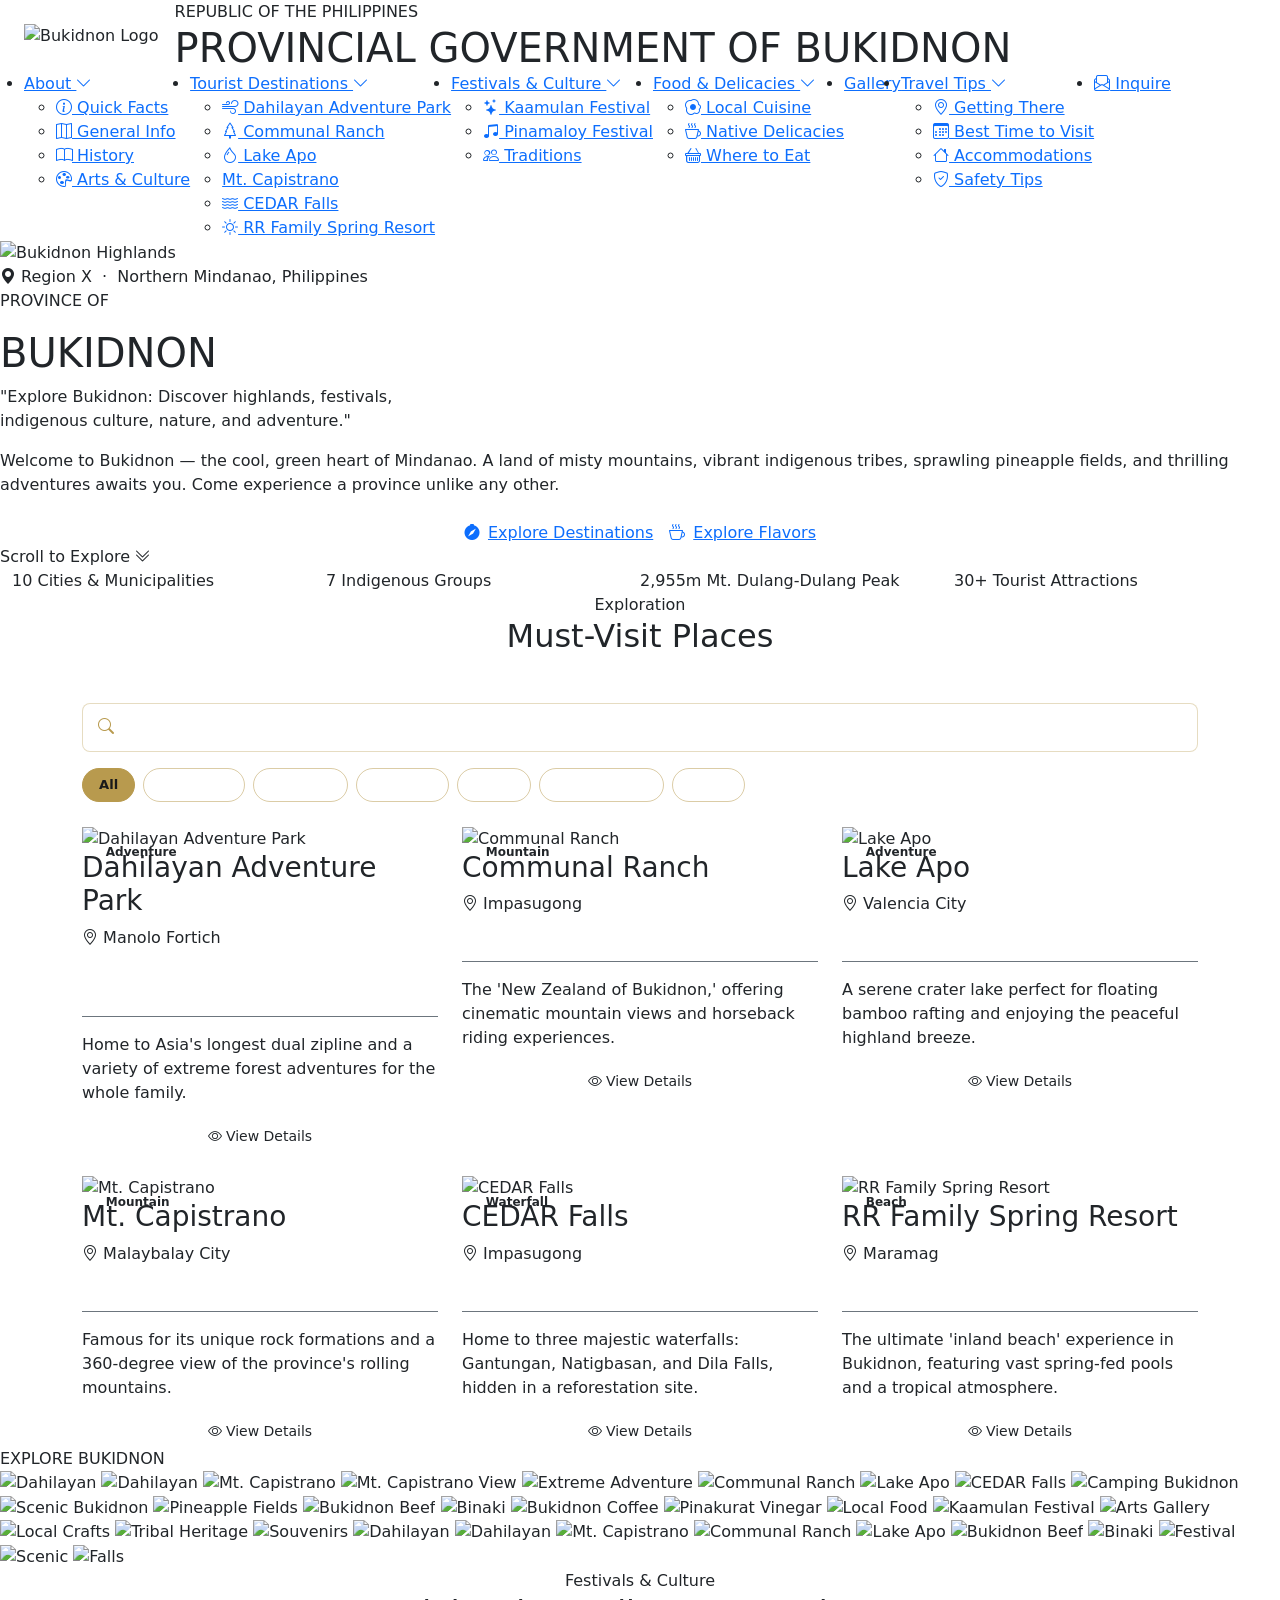
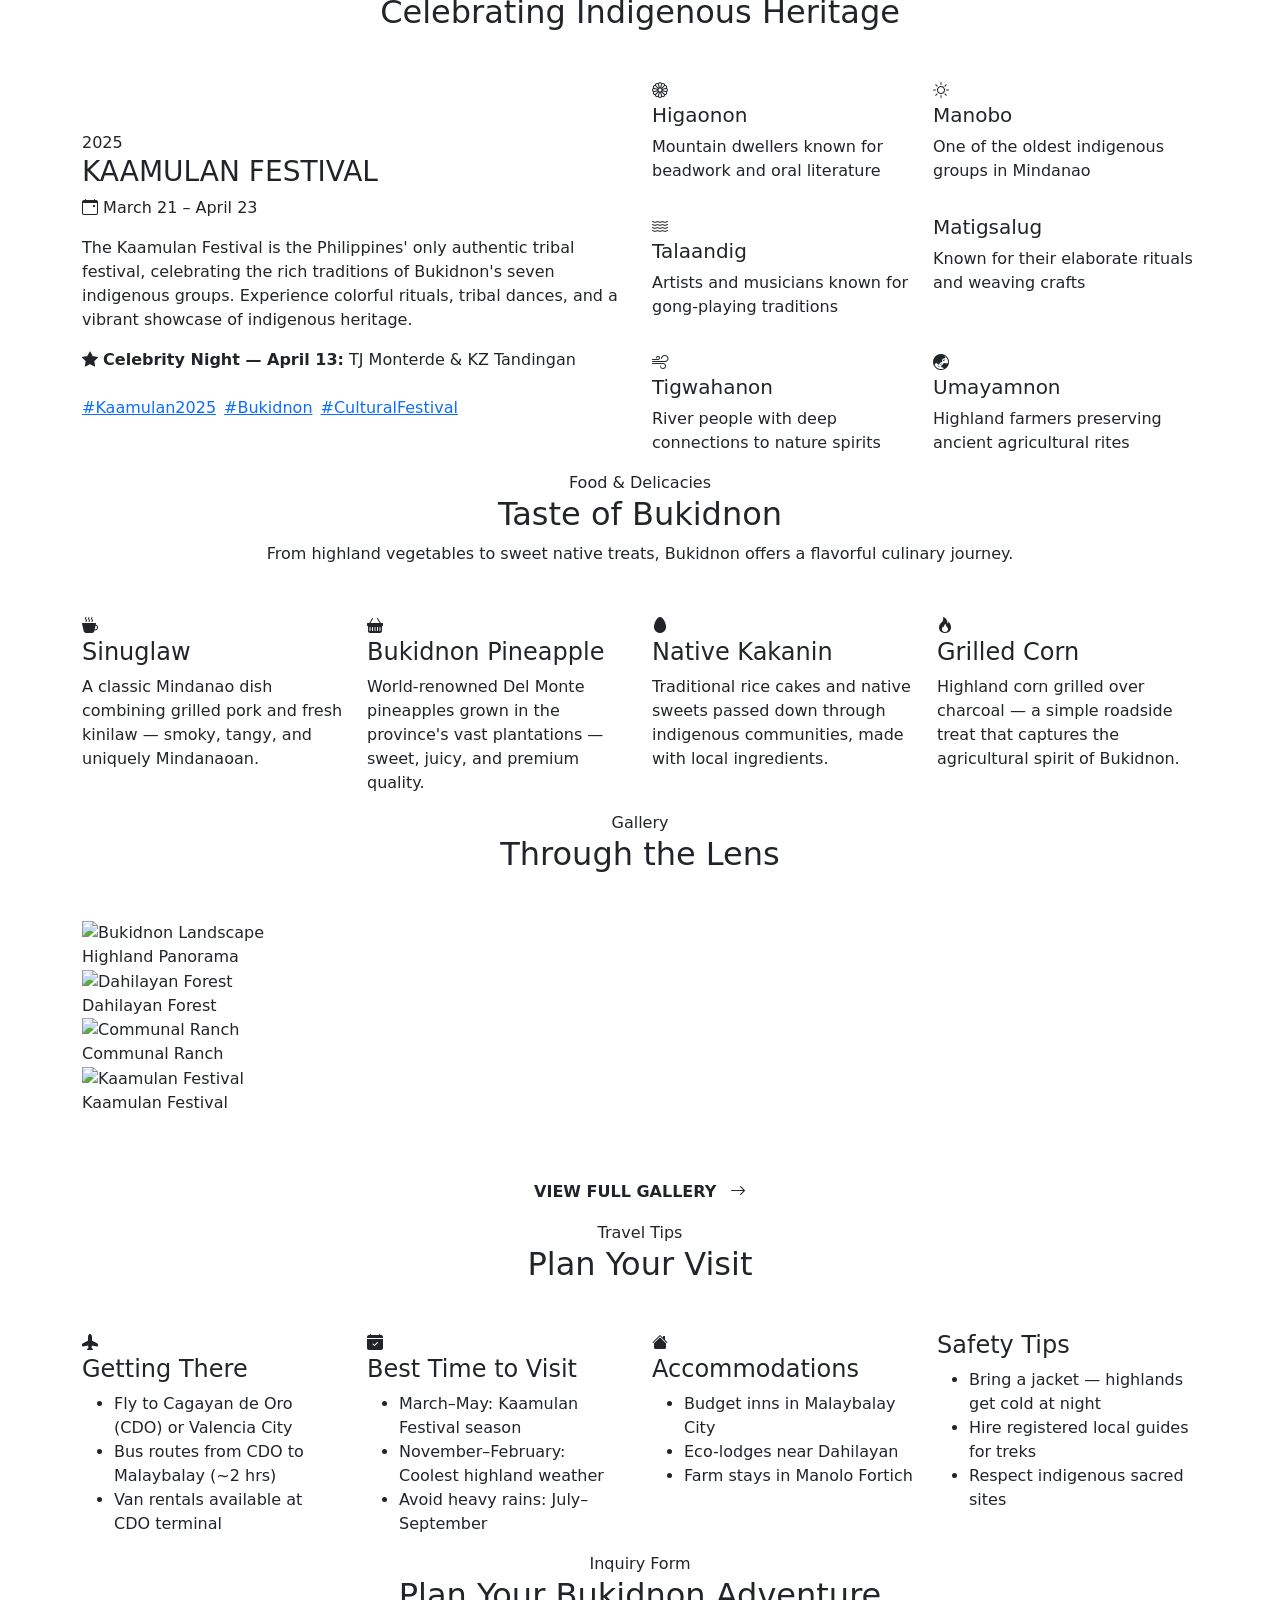
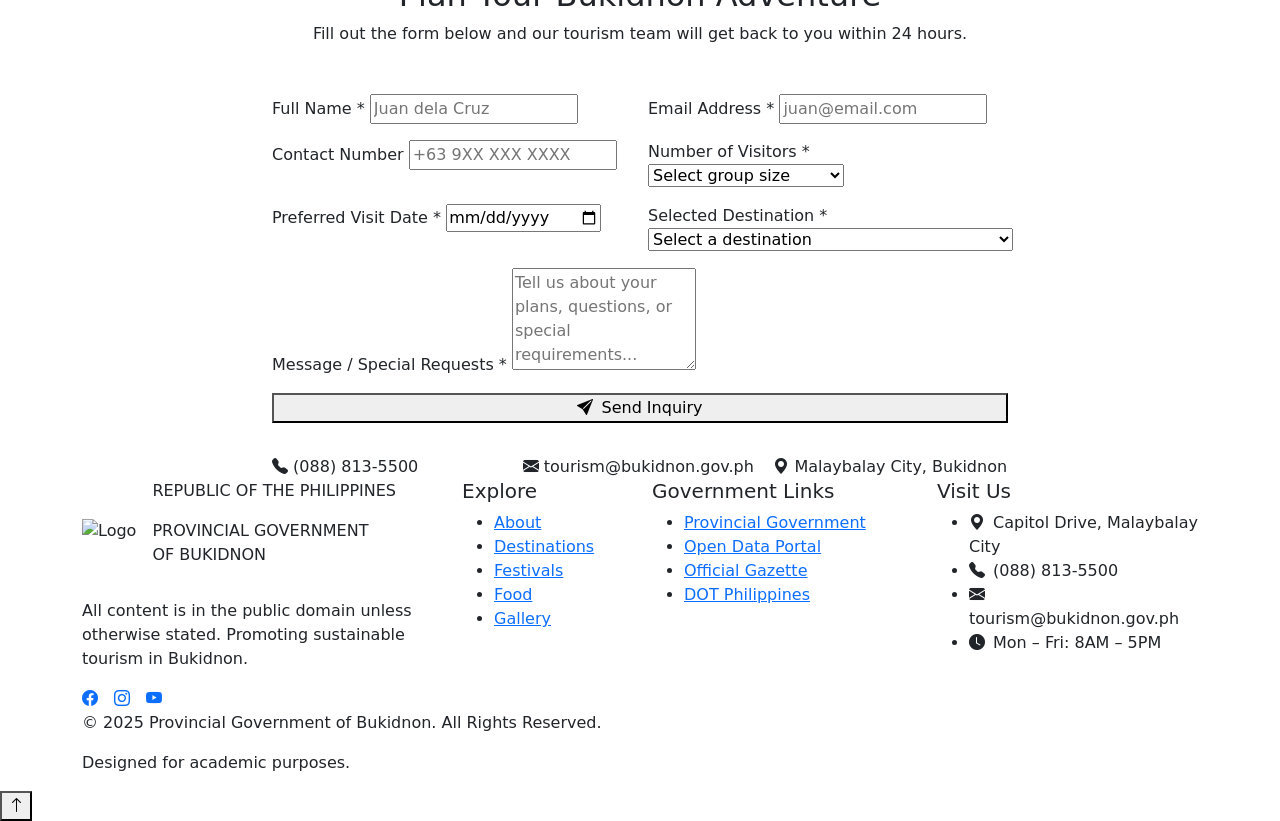
==== index.html @ 79a54953 "Add files via upload" ====
<!DOCTYPE html>
<html lang="en">
<head>
<meta charset="UTF-8">
<meta name="viewport" content="width=device-width, initial-scale=1.0">
<title>Bukidnon – Heart of Mindanao</title>
<link rel="preconnect" href="https://fonts.googleapis.com">
<link rel="preconnect" href="https://fonts.gstatic.com" crossorigin>
<link href="https://fonts.googleapis.com/css2?family=Cinzel:wght@400;600;700;900&family=Lato:ital,wght@0,300;0,400;0,700;1,300&display=swap" rel="stylesheet">
<link href="https://cdn.jsdelivr.net/npm/bootstrap@5.3.3/dist/css/bootstrap.min.css" rel="stylesheet">
<link href="https://cdn.jsdelivr.net/npm/bootstrap-icons@1.11.3/font/bootstrap-icons.min.css" rel="stylesheet">
<link rel="stylesheet" href="styles/index_style.css">
<style>
/* ── Destination Search & Filter Controls ── */
.dest-controls { display: flex; flex-direction: column; gap: 1rem; }
.dest-search-wrap { position: relative; }
.dest-search-icon { position: absolute; left: 1rem; top: 50%; transform: translateY(-50%); color: #b89a4e; font-size: 1rem; pointer-events: none; }
.dest-search-input { width: 100%; padding: .75rem 1rem .75rem 2.75rem; background: rgba(255,255,255,.07); border: 1px solid rgba(184,154,78,.35); border-radius: 8px; color: #fff; font-size: .95rem; transition: border-color .2s, box-shadow .2s; }
.dest-search-input::placeholder { color: rgba(255,255,255,.4); }
.dest-search-input:focus { outline: none; border-color: #b89a4e; box-shadow: 0 0 0 3px rgba(184,154,78,.2); }
.dest-filter-wrap { display: flex; flex-wrap: wrap; gap: .5rem; }
.dest-filter-btn { padding: .4rem 1rem; border: 1px solid rgba(184,154,78,.5); border-radius: 20px; background: transparent; color: rgba(255,255,255,.7); font-size: .82rem; cursor: pointer; transition: all .2s; }
.dest-filter-btn:hover { border-color: #b89a4e; color: #b89a4e; }
.dest-filter-btn.active { background: #b89a4e; border-color: #b89a4e; color: #1a1a1a; font-weight: 600; }

/* ── Destination Modal ── */
.dest-modal-content { background: #1c1c1c; color: #e0e0e0; border: 1px solid rgba(184,154,78,.3); border-radius: 12px; overflow: hidden; }
.dest-modal-header { background: #151515; padding: 1rem 1.25rem .5rem; }
.dest-modal-hero-img { width: 100%; height: 260px; object-fit: cover; }
.dest-modal-title { font-family: 'Cinzel', serif; color: #d4aa5f; font-size: 1.5rem; margin-bottom: .25rem; }
.dest-modal-location { color: rgba(255,255,255,.6); font-size: .9rem; margin-bottom: 1rem; }
.dest-modal-desc { color: rgba(255,255,255,.8); line-height: 1.7; font-size: .92rem; }
.modal-info-card { display: flex; align-items: flex-start; gap: .75rem; background: rgba(255,255,255,.05); border: 1px solid rgba(184,154,78,.15); border-radius: 8px; padding: .85rem; height: 100%; }
.modal-info-card > i { font-size: 1.2rem; margin-top: 2px; flex-shrink: 0; }
.modal-info-label { font-size: .72rem; text-transform: uppercase; letter-spacing: .08em; color: rgba(255,255,255,.45); margin-bottom: .2rem; }
.modal-info-value { font-size: .88rem; color: #e0e0e0; }
.modal-tips-box { background: rgba(184,154,78,.08); border-left: 3px solid #b89a4e; border-radius: 0 8px 8px 0; padding: 1rem 1.25rem; }
.modal-tips-heading { font-size: .85rem; text-transform: uppercase; letter-spacing: .06em; color: #d4aa5f; margin-bottom: .5rem; }
.modal-tips-text { font-size: .88rem; color: rgba(255,255,255,.75); margin: 0; line-height: 1.65; }

/* ── Gallery Lightbox ── */
.lightbox-overlay { position: fixed; inset: 0; background: rgba(0,0,0,.93); z-index: 9999; display: flex; align-items: center; justify-content: center; opacity: 0; pointer-events: none; transition: opacity .3s; }
.lightbox-overlay.active { opacity: 1; pointer-events: all; }
.lightbox-content { display: flex; flex-direction: column; align-items: center; max-width: 90vw; max-height: 90vh; }
.lightbox-img { max-width: 100%; max-height: 78vh; object-fit: contain; border-radius: 6px; box-shadow: 0 20px 60px rgba(0,0,0,.7); }
.lightbox-caption { color: rgba(255,255,255,.7); margin-top: .75rem; font-size: .9rem; text-align: center; }
.lightbox-close { position: absolute; top: 1.25rem; right: 1.5rem; background: rgba(255,255,255,.1); border: none; color: #fff; font-size: 1.3rem; width: 44px; height: 44px; border-radius: 50%; cursor: pointer; display: flex; align-items: center; justify-content: center; transition: background .2s; }
.lightbox-close:hover { background: rgba(255,255,255,.25); }
.lightbox-nav { position: absolute; top: 50%; transform: translateY(-50%); background: rgba(255,255,255,.1); border: none; color: #fff; font-size: 1.4rem; width: 52px; height: 52px; border-radius: 50%; cursor: pointer; display: flex; align-items: center; justify-content: center; transition: background .2s; }
.lightbox-nav:hover { background: rgba(184,154,78,.5); }
.lightbox-prev { left: 1.25rem; }
.lightbox-next { right: 1.25rem; }
@media (max-width: 576px) { .lightbox-nav { width: 40px; height: 40px; font-size: 1.1rem; } .lightbox-prev { left: .5rem; } .lightbox-next { right: .5rem; } }

/* ── Gallery cursor ── */
.gallery-item { cursor: zoom-in; }

/* ── Form error visibility ── */
.form-error { display: none; color: #f87171; font-size: .8rem; margin-top: .3rem; }
</style>
</head>
<body>

<!-- ══════════════════════ HEADER ══════════════════════ -->
<header class="site-header">
  <div class="header-inner d-flex align-items-center justify-content-between px-4">
    <div class="d-flex align-items-center gap-3">
      <img src="image/logo.png" alt="Bukidnon Logo" class="site-logo">
      <div>
        <p class="header-sub mb-0">REPUBLIC OF THE PHILIPPINES</p>
        <h1 class="header-title mb-0">PROVINCIAL GOVERNMENT OF BUKIDNON</h1>
      </div>
    </div>
    <button class="hamburger-btn d-xl-none" id="hamburgerBtn" aria-label="Toggle menu">
      <span></span><span></span><span></span>
    </button>
  </div>
</header>

<!-- ══════════════════════ NAV ══════════════════════ -->
<nav class="main-nav" id="mainNav">
  <div class="nav-inner d-flex align-items-center justify-content-between px-4">
    <ul class="nav-list d-flex align-items-stretch m-0 p-0 flex-wrap">

      <li class="nav-item-custom">
        <a class="nav-link-custom" href="#about">About <i class="bi bi-chevron-down nav-chevron"></i></a>
        <ul class="nav-dropdown">
          <li><a href="quickfacts.html"><i class="bi bi-info-circle"></i> Quick Facts</a></li>
          <li><a href="generalinfo.html"><i class="bi bi-map"></i> General Info</a></li>
          <li><a href="history.html"><i class="bi bi-book"></i> History</a></li>
          <li><a href="artsandculture.html"><i class="bi bi-palette"></i> Arts &amp; Culture</a></li>
        </ul>
      </li>

      <li class="nav-item-custom">
        <a class="nav-link-custom" href="#destinations">Tourist Destinations <i class="bi bi-chevron-down nav-chevron"></i></a>
        <ul class="nav-dropdown">
          <li><a href="dahilayan-overview.html"><i class="bi bi-wind"></i> Dahilayan Adventure Park</a></li>
          <li><a href="ranch-overview.html"><i class="bi bi-tree"></i> Communal Ranch</a></li>
          <li><a href="lakeapo-overview.html"><i class="bi bi-droplet"></i> Lake Apo</a></li>
          <li><a href="capistrano-overview.html"><i class="bi bi-mountain"></i> Mt. Capistrano</a></li>
          <li><a href="cedar-overview.html"><i class="bi bi-water"></i> CEDAR Falls</a></li>
          <li><a href="rr-resort-overview.html"><i class="bi bi-sun"></i> RR Family Spring Resort</a></li>
        </ul>
      </li>

      <li class="nav-item-custom">
        <a class="nav-link-custom" href="artsandculture.html">Festivals &amp; Culture <i class="bi bi-chevron-down nav-chevron"></i></a>
        <ul class="nav-dropdown">
          <li><a href="artsandculture.html"><i class="bi bi-stars"></i> Kaamulan Festival</a></li>
          <li><a href="artsandculture.html"><i class="bi bi-music-note-beamed"></i> Pinamaloy Festival</a></li>
          <li><a href="artsandculture.html"><i class="bi bi-people"></i> Traditions</a></li>
        </ul>
      </li>

      <li class="nav-item-custom">
        <a class="nav-link-custom" href="delicacies.html">Food &amp; Delicacies <i class="bi bi-chevron-down nav-chevron"></i></a>
        <ul class="nav-dropdown">
          <li><a href="delicacies.html"><i class="bi bi-egg-fried"></i> Local Cuisine</a></li>
          <li><a href="delicacies.html"><i class="bi bi-cup-hot"></i> Native Delicacies</a></li>
          <li><a href="delicacies.html"><i class="bi bi-basket"></i> Where to Eat</a></li>
        </ul>
      </li>

      <li class="nav-item-custom">
        <a class="nav-link-custom" href="#gallery">Gallery</a>
      </li>

      <li class="nav-item-custom">
        <a class="nav-link-custom" href="#travel-tips">Travel Tips <i class="bi bi-chevron-down nav-chevron"></i></a>
        <ul class="nav-dropdown">
          <li><a href="#travel-tips"><i class="bi bi-geo-alt"></i> Getting There</a></li>
          <li><a href="#travel-tips"><i class="bi bi-calendar3"></i> Best Time to Visit</a></li>
          <li><a href="#travel-tips"><i class="bi bi-house"></i> Accommodations</a></li>
          <li><a href="#travel-tips"><i class="bi bi-shield-check"></i> Safety Tips</a></li>
        </ul>
      </li>

      <li class="nav-item-custom nav-cta">
        <a class="nav-link-custom" href="#inquiry"><i class="bi bi-envelope-paper"></i> Inquire</a>
      </li>

    </ul>
  </div>
</nav>

<section class="hero-section" id="home">

  <img src="image/bukidnon1.jpg" alt="Bukidnon Highlands" class="hero-bg">

  <div class="hero-overlay">

    <div class="hero-badge">
      <i class="bi bi-geo-alt-fill"></i> Region X &nbsp;·&nbsp; Northern Mindanao, Philippines
    </div>

    <p class="hero-province-label">PROVINCE OF</p>
    <h1 class="hero-heading">BUKIDNON</h1>

    <div class="hero-rule"></div>

    <p class="hero-slogan">
      "Explore Bukidnon: Discover highlands, festivals,<br class="d-none d-md-block">
      indigenous culture, nature, and adventure."
    </p>

    <div class="hero-welcome-box">
      <p class="hero-welcome-text">
        Welcome to Bukidnon — the cool, green heart of Mindanao. A land of misty mountains,
        vibrant indigenous tribes, sprawling pineapple fields, and thrilling adventures awaits you.
        Come experience a province unlike any other.
      </p>
    </div>

    <div class="d-flex gap-3 flex-wrap justify-content-center mt-4">
      <a href="#destinations" class="btn-gold">
        <i class="bi bi-compass-fill me-2"></i>Explore Destinations
      </a>
      <a href="delicacies.html" class="btn-outline-gold">
        <i class="bi bi-cup-hot me-2"></i>Explore Flavors
      </a>
    </div>

  </div>

  <div class="hero-scroll-hint">
    <span>Scroll to Explore</span>
    <i class="bi bi-chevron-double-down"></i>
  </div>

</section>

<!-- ══════════════════════ STATS BAND ══════════════════════ -->
<section class="stats-band">
  <div class="container-fluid">
    <div class="row g-0">
      <div class="col-6 col-md-3 stat-item">
        <span class="stat-num">10</span>
        <span class="stat-label">Cities &amp; Municipalities</span>
      </div>
      <div class="col-6 col-md-3 stat-item">
        <span class="stat-num">7</span>
        <span class="stat-label">Indigenous Groups</span>
      </div>
      <div class="col-6 col-md-3 stat-item">
        <span class="stat-num">2,955m</span>
        <span class="stat-label">Mt. Dulang-Dulang Peak</span>
      </div>
      <div class="col-6 col-md-3 stat-item">
        <span class="stat-num">30+</span>
        <span class="stat-label">Tourist Attractions</span>
      </div>
    </div>
  </div>
</section>

<!-- ══════════════════════ DESTINATIONS ══════════════════════ -->
<section class="section-block section-dark" id="destinations">
  <div class="container">
    <div class="text-center mb-5">
      <div class="section-eyebrow light">Exploration</div>
      <h2 class="section-heading light">Must-Visit Places</h2>
      <div class="section-rule mx-auto"></div>
    </div>

    <!-- Search & Filter Controls -->
    <div class="dest-controls mb-4">
      <div class="dest-search-wrap">
        <i class="bi bi-search dest-search-icon"></i>
        <input type="text" id="destSearch" class="dest-search-input" placeholder="Search by name, city, or category…">
      </div>
      <div class="dest-filter-wrap" id="destFilters">
        <button class="dest-filter-btn active" data-filter="All">All</button>
        <button class="dest-filter-btn" data-filter="Adventure">Adventure</button>
        <button class="dest-filter-btn" data-filter="Mountain">Mountain</button>
        <button class="dest-filter-btn" data-filter="Waterfall">Waterfall</button>
        <button class="dest-filter-btn" data-filter="Beach">Beach</button>
        <button class="dest-filter-btn" data-filter="Historical Site">Historical Site</button>
        <button class="dest-filter-btn" data-filter="Island">Island</button>
      </div>
    </div>

    <!-- Dynamic Cards Grid -->
    <div class="row g-4" id="destGrid"></div>
    <p class="text-center text-white-50 mt-4 d-none" id="noResults">No destinations found. Try a different search or filter.</p>
  </div>
</section>

<!-- ══════════════════════ AUTO SLIDER ══════════════════════ -->
<section class="slider-section">
  <div class="slider-label-bar">EXPLORE BUKIDNON</div>
  <div class="slide-track">
    <img src="image/dahilayan1.jpg" alt="Dahilayan">
    <img src="image/dahilayan2.jpg" alt="Dahilayan">
    <img src="image/mt.jpg" alt="Mt. Capistrano">
    <img src="image/mt1.jpg" alt="Mt. Capistrano View">
    <img src="image/adventure.jpg" alt="Extreme Adventure">
    
    <img src="image/communal1.jpg" alt="Communal Ranch">
    <img src="image/lake1.jpg" alt="Lake Apo">
    <img src="image/cedar.jpg" alt="CEDAR Falls">
    <img src="image/camp1.jpg" alt="Camping Bukidnon">
    <img src="image/bukidnon1.jpg" alt="Scenic Bukidnon">
    <img src="image/bukidnon2.jpg" alt="Pineapple Fields">

    <img src="image/beef.jpg" alt="Bukidnon Beef">
    <img src="image/binaki.jpg" alt="Binaki">
    <img src="image/coffee.jpg" alt="Bukidnon Coffee">
    <img src="image/pinakurat.jpg" alt="Pinakurat Vinegar">
    <img src="image/dahilayanFood1.jpg" alt="Local Food">

    <img src="image/Kaamulan.jpg" alt="Kaamulan Festival">
    <img src="image/arts-gallary.jpg" alt="Arts Gallery">
    <img src="image/crafts.jpg" alt="Local Crafts">
    <img src="image/trival-heritage.jpeg" alt="Tribal Heritage">
    <img src="image/keychain.jpg" alt="Souvenirs">

    <img src="image/dahilayan1.jpg" alt="Dahilayan">
    <img src="image/dahilayan2.jpg" alt="Dahilayan">
    <img src="image/mt.jpg" alt="Mt. Capistrano">
    <img src="image/communal1.jpg" alt="Communal Ranch">
    <img src="image/lake1.jpg" alt="Lake Apo">
    <img src="image/beef.jpg" alt="Bukidnon Beef">
    <img src="image/binaki.jpg" alt="Binaki">
    <img src="image/Kaamulan.jpg" alt="Festival">
    <img src="image/bukidnon1.jpg" alt="Scenic">
    <img src="image/cedar.jpg" alt="Falls">
  </div>
</section>

<!-- ══════════════════════ FESTIVALS ══════════════════════ -->
<section class="section-block" id="festivals">
  <div class="container">
    <div class="text-center mb-5">
      <div class="section-eyebrow">Festivals &amp; Culture</div>
      <h2 class="section-heading">Celebrating Indigenous Heritage</h2>
      <div class="section-rule mx-auto"></div>
    </div>
    <div class="row g-4 align-items-center">
      <div class="col-lg-6">
        <div class="festival-feature-card">
          <div class="festival-year-badge">2025</div>
          <h3 class="festival-name">KAAMULAN FESTIVAL</h3>
          <p class="festival-dates-text"><i class="bi bi-calendar-event"></i> March 21 – April 23</p>
          <div class="festival-rule"></div>
          <p class="festival-desc">The Kaamulan Festival is the Philippines' only authentic tribal festival, celebrating the rich traditions of Bukidnon's seven indigenous groups. Experience colorful rituals, tribal dances, and a vibrant showcase of indigenous heritage.</p>
          <div class="festival-highlight mt-3">
            <i class="bi bi-star-fill"></i>
            <strong>Celebrity Night — April 13:</strong> TJ Monterde &amp; KZ Tandingan
          </div>
          <div class="d-flex flex-wrap gap-2 mt-4">
            <a href="https://www.facebook.com/hashtag/kaamulan2025" target="_blank" rel="noopener" class="fest-tag">#Kaamulan2025</a>
            <a href="https://www.facebook.com/hashtag/bukidnon" target="_blank" rel="noopener" class="fest-tag">#Bukidnon</a>
            <a href="https://www.facebook.com/hashtag/culturalfestival" target="_blank" rel="noopener" class="fest-tag">#CulturalFestival</a>
          </div>
        </div>
      </div>
      <div class="col-lg-6">
        <div class="row g-3">
          <div class="col-6">
            <div class="tribe-card">
              <i class="bi bi-flower1 tribe-icon"></i>
              <h5>Higaonon</h5>
              <p>Mountain dwellers known for beadwork and oral literature</p>
            </div>
          </div>
          <div class="col-6">
            <div class="tribe-card">
              <i class="bi bi-sun tribe-icon"></i>
              <h5>Manobo</h5>
              <p>One of the oldest indigenous groups in Mindanao</p>
            </div>
          </div>
          <div class="col-6">
            <div class="tribe-card">
              <i class="bi bi-water tribe-icon"></i>
              <h5>Talaandig</h5>
              <p>Artists and musicians known for gong-playing traditions</p>
            </div>
          </div>
          <div class="col-6">
            <div class="tribe-card">
              <i class="bi bi-leaf tribe-icon"></i>
              <h5>Matigsalug</h5>
              <p>Known for their elaborate rituals and weaving crafts</p>
            </div>
          </div>
          <div class="col-6">
            <div class="tribe-card">
              <i class="bi bi-wind tribe-icon"></i>
              <h5>Tigwahanon</h5>
              <p>River people with deep connections to nature spirits</p>
            </div>
          </div>
          <div class="col-6">
            <div class="tribe-card">
              <i class="bi bi-globe-asia-australia tribe-icon"></i>
              <h5>Umayamnon</h5>
              <p>Highland farmers preserving ancient agricultural rites</p>
            </div>
          </div>
        </div>
      </div>
    </div>
  </div>
</section>

<!-- ══════════════════════ FOOD & DELICACIES ══════════════════════ -->
<section class="section-block section-warm" id="food">
  <div class="container">
    <div class="text-center mb-5">
      <div class="section-eyebrow">Food &amp; Delicacies</div>
      <h2 class="section-heading">Taste of Bukidnon</h2>
      <div class="section-rule mx-auto"></div>
      <p class="section-intro">From highland vegetables to sweet native treats, Bukidnon offers a flavorful culinary journey.</p>
    </div>
    <div class="row g-4">
      <div class="col-sm-6 col-lg-3">
        <div class="food-card">
          <div class="food-icon-wrap"><i class="bi bi-cup-hot-fill"></i></div>
          <h4 class="food-name">Sinuglaw</h4>
          <p class="food-desc">A classic Mindanao dish combining grilled pork and fresh kinilaw — smoky, tangy, and uniquely Mindanaoan.</p>
        </div>
      </div>
      <div class="col-sm-6 col-lg-3">
        <div class="food-card">
          <div class="food-icon-wrap"><i class="bi bi-basket-fill"></i></div>
          <h4 class="food-name">Bukidnon Pineapple</h4>
          <p class="food-desc">World-renowned Del Monte pineapples grown in the province's vast plantations — sweet, juicy, and premium quality.</p>
        </div>
      </div>
      <div class="col-sm-6 col-lg-3">
        <div class="food-card">
          <div class="food-icon-wrap"><i class="bi bi-egg-fill"></i></div>
          <h4 class="food-name">Native Kakanin</h4>
          <p class="food-desc">Traditional rice cakes and native sweets passed down through indigenous communities, made with local ingredients.</p>
        </div>
      </div>
      <div class="col-sm-6 col-lg-3">
        <div class="food-card">
          <div class="food-icon-wrap"><i class="bi bi-fire"></i></div>
          <h4 class="food-name">Grilled Corn</h4>
          <p class="food-desc">Highland corn grilled over charcoal — a simple roadside treat that captures the agricultural spirit of Bukidnon.</p>
        </div>
      </div>
    </div>
  </div>
</section>

<!-- ══════════════════════ GALLERY ══════════════════════ -->
<section class="section-block section-dark" id="gallery">
  <div class="container">
    <div class="text-center mb-5">
      <div class="section-eyebrow light">Gallery</div>
      <h2 class="section-heading light">Through the Lens</h2>
      <div class="section-rule mx-auto"></div>
    </div>

    <div class="gallery-grid mb-5">
      <div class="gallery-item gallery-tall">
        <img src="image/bukidnon1.jpg" alt="Bukidnon Landscape">
        <div class="gallery-caption">Highland Panorama</div>
      </div>
      <div class="gallery-item">
        <img src="image/bukidnon2.jpg" alt="Dahilayan Forest">
        <div class="gallery-caption">Dahilayan Forest</div>
      </div>
      <div class="gallery-item">
        <img src="image/bukidnon3.jpg" alt="Communal Ranch">
        <div class="gallery-caption">Communal Ranch</div>
      </div>
      <div class="gallery-item gallery-wide">
        <img src="image/bukidnon4.jpg" alt="Kaamulan Festival">
        <div class="gallery-caption">Kaamulan Festival</div>
      </div>
    </div>

    <div class="text-center">
      <a href="gallery.html" class="btn btn-outline-gold px-5 py-3 fw-bold text-uppercase tracking-wider">
        View Full Gallery <i class="bi bi-arrow-right ms-2"></i>
      </a>
    </div>

  </div>
</section>

<!-- ══════════════════════ TRAVEL TIPS ══════════════════════ -->
<section class="section-block" id="travel-tips">
  <div class="container">
    <div class="text-center mb-5">
      <div class="section-eyebrow">Travel Tips</div>
      <h2 class="section-heading">Plan Your Visit</h2>
      <div class="section-rule mx-auto"></div>
    </div>
    <div class="row g-4">

      <div class="col-md-6 col-lg-3">
        <div class="tip-card">
          <div class="tip-icon-wrap"><i class="bi bi-airplane-fill"></i></div>
          <h4 class="tip-title">Getting There</h4>
          <ul class="tip-list">
            <li>Fly to Cagayan de Oro (CDO) or Valencia City</li>
            <li>Bus routes from CDO to Malaybalay (~2 hrs)</li>
            <li>Van rentals available at CDO terminal</li>
          </ul>
        </div>
      </div>

      <div class="col-md-6 col-lg-3">
        <div class="tip-card">
          <div class="tip-icon-wrap"><i class="bi bi-calendar-check-fill"></i></div>
          <h4 class="tip-title">Best Time to Visit</h4>
          <ul class="tip-list">
            <li>March–May: Kaamulan Festival season</li>
            <li>November–February: Coolest highland weather</li>
            <li>Avoid heavy rains: July–September</li>
          </ul>
        </div>
      </div>

      <div class="col-md-6 col-lg-3">
        <div class="tip-card">
          <div class="tip-icon-wrap"><i class="bi bi-house-fill"></i></div>
          <h4 class="tip-title">Accommodations</h4>
          <ul class="tip-list">
            <li>Budget inns in Malaybalay City</li>
            <li>Eco-lodges near Dahilayan</li>
            <li>Farm stays in Manolo Fortich</li>
          </ul>
        </div>
      </div>

      <div class="col-md-6 col-lg-3">
        <div class="tip-card">
          <div class="tip-icon-wrap"><i class="bi bi-shield-check-fill"></i></div>
          <h4 class="tip-title">Safety Tips</h4>
          <ul class="tip-list">
            <li>Bring a jacket — highlands get cold at night</li>
            <li>Hire registered local guides for treks</li>
            <li>Respect indigenous sacred sites</li>
          </ul>
        </div>
      </div>

    </div>
  </div>
</section>

<!-- ══════════════════════ INQUIRY FORM ══════════════════════ -->
<section class="section-block section-dark" id="inquiry">
  <div class="container">
    <div class="row justify-content-center">
      <div class="col-lg-8">
        <div class="text-center mb-5">
          <div class="section-eyebrow light">Inquiry Form</div>
          <h2 class="section-heading light">Plan Your Bukidnon Adventure</h2>
          <div class="section-rule mx-auto"></div>
          <p class="section-intro light">Fill out the form below and our tourism team will get back to you within 24 hours.</p>
        </div>
        <div class="inquiry-card">
          <form id="inquiryForm" novalidate>
            <div class="row g-3">
              <div class="col-md-6">
                <label class="form-label-custom">Full Name *</label>
                <input type="text" class="form-input-custom" id="fullName" placeholder="Juan dela Cruz" required>
                <div class="form-error" id="nameError"></div>
              </div>
              <div class="col-md-6">
                <label class="form-label-custom">Email Address *</label>
                <input type="email" class="form-input-custom" id="email" placeholder="juan@email.com" required>
                <div class="form-error" id="emailError"></div>
              </div>
              <div class="col-md-6">
                <label class="form-label-custom">Contact Number</label>
                <input type="tel" class="form-input-custom" id="phone" placeholder="+63 9XX XXX XXXX">
                <div class="form-error" id="phoneError"></div>
              </div>
              <div class="col-md-6">
                <label class="form-label-custom">Number of Visitors *</label>
                <select class="form-input-custom" id="visitors" required>
                  <option value="">Select group size</option>
                  <option value="1">Solo (1 person)</option>
                  <option value="2-5">Small Group (2–5)</option>
                  <option value="6-15">Medium Group (6–15)</option>
                  <option value="16+">Large Group (16+)</option>
                </select>
                <div class="form-error" id="visitorsError"></div>
              </div>
              <div class="col-md-6">
                <label class="form-label-custom">Preferred Visit Date *</label>
                <input type="date" class="form-input-custom" id="visitDate" required>
                <div class="form-error" id="visitDateError"></div>
              </div>
              <div class="col-md-6">
                <label class="form-label-custom">Selected Destination *</label>
                <select class="form-input-custom" id="interest" required>
                  <option value="">Select a destination</option>
                  <option value="lake-apo">Lake Apo (Valencia City)</option>
                  <option value="dahilayan">Dahilayan Adventure Park (Manolo Fortich)</option>
                  <option value="communal-ranch">Impasugong Communal Ranch</option>
                  <option value="mt-capistrano">Mt. Capistrano (Malaybalay City)</option>
                  <option value="cedar">CEDAR Falls (Impasugong)</option>
                  <option value="camp-philips">Camp Philips (Manolo Fortich)</option>
                </select>
                <div class="form-error" id="interestError"></div>
              </div>
              <div class="col-12">
                <label class="form-label-custom">Message / Special Requests *</label>
                <textarea class="form-input-custom" id="message" rows="4" placeholder="Tell us about your plans, questions, or special requirements..." required></textarea>
                <div class="form-error" id="messageError"></div>
              </div>
              <div class="col-12">
                <button type="submit" class="btn-gold w-100 btn-lg-custom" id="submitBtn">
                  <i class="bi bi-send-fill me-2"></i>Send Inquiry
                </button>
              </div>
            </div>
          </form>
          <div id="formSuccess" class="form-success-msg d-none">
            <i class="bi bi-check-circle-fill"></i>
            <h4>Inquiry Sent Successfully!</h4>
            <p>Thank you! Our tourism team will contact you within 24 hours. <em>Salamat sa inyong interes sa Bukidnon!</em></p>
          </div>
        </div>

        <!-- Contact Info -->
        <div class="row g-3 mt-3">
          <div class="col-sm-4">
            <div class="contact-info-card">
              <i class="bi bi-telephone-fill"></i>
              <span>(088) 813-5500</span>
            </div>
          </div>
          <div class="col-sm-4">
            <div class="contact-info-card">
              <i class="bi bi-envelope-fill"></i>
              <span>tourism@bukidnon.gov.ph</span>
            </div>
          </div>
          <div class="col-sm-4">
            <div class="contact-info-card">
              <i class="bi bi-geo-alt-fill"></i>
              <span>Malaybalay City, Bukidnon</span>
            </div>
          </div>
        </div>
      </div>
    </div>
  </div>
</section>

<!-- ══════════════════════ DESTINATION DETAIL MODAL ══════════════════════ -->
<div class="modal fade" id="destModal" tabindex="-1" aria-hidden="true">
  <div class="modal-dialog modal-lg modal-dialog-centered modal-dialog-scrollable">
    <div class="modal-content dest-modal-content">
      <div class="modal-header dest-modal-header border-0 pb-0">
        <span class="badge bg-gold text-dark me-2" id="modalCategory"></span>
        <button type="button" class="btn-close btn-close-white" data-bs-dismiss="modal" aria-label="Close"></button>
      </div>
      <div class="modal-body dest-modal-body p-0">
        <img id="modalImg" src="" alt="" class="dest-modal-hero-img">
        <div class="p-4">
          <h3 class="dest-modal-title" id="modalTitle"></h3>
          <p class="dest-modal-location"><i class="bi bi-geo-alt-fill text-gold"></i> <span id="modalLocation"></span></p>
          <p class="dest-modal-desc" id="modalDesc"></p>

          <div class="row g-3 mt-1">
            <div class="col-sm-6">
              <div class="modal-info-card">
                <i class="bi bi-activity text-gold"></i>
                <div>
                  <div class="modal-info-label">Activities</div>
                  <div class="modal-info-value" id="modalActivities"></div>
                </div>
              </div>
            </div>
            <div class="col-sm-6">
              <div class="modal-info-card">
                <i class="bi bi-calendar-check text-gold"></i>
                <div>
                  <div class="modal-info-label">Best Time to Visit</div>
                  <div class="modal-info-value" id="modalBestTime"></div>
                </div>
              </div>
            </div>
            <div class="col-sm-6">
              <div class="modal-info-card">
                <i class="bi bi-cash-stack text-gold"></i>
                <div>
                  <div class="modal-info-label">Entrance Fee</div>
                  <div class="modal-info-value" id="modalFee"></div>
                </div>
              </div>
            </div>
            <div class="col-sm-6">
              <div class="modal-info-card">
                <i class="bi bi-clock text-gold"></i>
                <div>
                  <div class="modal-info-label">Opening Hours</div>
                  <div class="modal-info-value" id="modalHours"></div>
                </div>
              </div>
            </div>
          </div>

          <div class="modal-tips-box mt-4">
            <h6 class="modal-tips-heading"><i class="bi bi-lightbulb-fill text-gold me-2"></i>Travel Tips</h6>
            <p class="modal-tips-text" id="modalTips"></p>
          </div>
        </div>
      </div>
    </div>
  </div>
</div>

<!-- ══════════════════════ GALLERY LIGHTBOX ══════════════════════ -->
<div id="lightbox" class="lightbox-overlay" role="dialog" aria-modal="true" aria-label="Image lightbox">
  <button class="lightbox-close" id="lightboxClose" aria-label="Close lightbox"><i class="bi bi-x-lg"></i></button>
  <button class="lightbox-nav lightbox-prev" id="lightboxPrev" aria-label="Previous image"><i class="bi bi-chevron-left"></i></button>
  <div class="lightbox-content">
    <img id="lightboxImg" src="" alt="" class="lightbox-img">
    <p class="lightbox-caption" id="lightboxCaption"></p>
  </div>
  <button class="lightbox-nav lightbox-next" id="lightboxNext" aria-label="Next image"><i class="bi bi-chevron-right"></i></button>
</div>

<!-- ══════════════════════ FOOTER ══════════════════════ -->
<footer class="site-footer">
  <div class="container">
    <div class="row g-4">
      <div class="col-lg-4">
        <div class="d-flex align-items-center gap-3 mb-3">
          <img src="image/logo.png" alt="Logo" class="footer-logo">
          <div>
            <p class="footer-province-sub">REPUBLIC OF THE PHILIPPINES</p>
            <p class="footer-province-name">PROVINCIAL GOVERNMENT<br>OF BUKIDNON</p>
          </div>
        </div>
        <p class="footer-about">All content is in the public domain unless otherwise stated. Promoting sustainable tourism in Bukidnon.</p>
        <div class="d-flex gap-3 mt-3">
          <a href="#" class="social-btn"><i class="bi bi-facebook"></i></a>
          <a href="#" class="social-btn"><i class="bi bi-instagram"></i></a>
          <a href="#" class="social-btn"><i class="bi bi-youtube"></i></a>
        </div>
      </div>
      <div class="col-sm-6 col-lg-2">
        <h5 class="footer-heading">Explore</h5>
        <ul class="footer-links">
          <li><a href="#about">About</a></li>
          <li><a href="#destinations">Destinations</a></li>
          <li><a href="#festivals">Festivals</a></li>
          <li><a href="#food">Food</a></li>
          <li><a href="#gallery">Gallery</a></li>
        </ul>
      </div>
      <div class="col-sm-6 col-lg-3">
        <h5 class="footer-heading">Government Links</h5>
        <ul class="footer-links">
          <li><a href="https://bukidnon.gov.ph" target="_blank">Provincial Government</a></li>
          <li><a href="https://data.gov.ph/" target="_blank">Open Data Portal</a></li>
          <li><a href="https://www.officialgazette.gov.ph/" target="_blank">Official Gazette</a></li>
          <li><a href="https://www.tourism.gov.ph/" target="_blank">DOT Philippines</a></li>
        </ul>
      </div>
      <div class="col-lg-3">
        <h5 class="footer-heading">Visit Us</h5>
        <ul class="footer-links">
          <li><i class="bi bi-geo-alt-fill text-gold me-2"></i>Capitol Drive, Malaybalay City</li>
          <li><i class="bi bi-telephone-fill text-gold me-2"></i>(088) 813-5500</li>
          <li><i class="bi bi-envelope-fill text-gold me-2"></i>tourism@bukidnon.gov.ph</li>
          <li><i class="bi bi-clock-fill text-gold me-2"></i>Mon – Fri: 8AM – 5PM</li>
        </ul>
      </div>
    </div>
    <div class="footer-bottom">
      <p>© 2025 Provincial Government of Bukidnon. All Rights Reserved.</p>
      <p>Designed for academic purposes.</p>
    </div>
  </div>
</footer>

<!-- Back to Top -->
<button id="backToTop" class="back-to-top" aria-label="Back to top">
  <i class="bi bi-arrow-up"></i>
</button>

<!-- Bootstrap JS -->
<script src="https://cdn.jsdelivr.net/npm/bootstrap@5.3.3/dist/js/bootstrap.bundle.min.js"></script>

<script>
// ════════════════════════════════════════════════════════════
// 1. DESTINATION DATA ARRAY
// ════════════════════════════════════════════════════════════
const destinations = [
  {
    id: 1,
    name: "Dahilayan Adventure Park",
    municipality: "Manolo Fortich",
    category: "Adventure",
    image: "image/dahilayan1.jpg",
    hours: "8:00 AM – 5:00 PM",
    fee: "₱50 – ₱100 (entrance); rides extra",
    shortDesc: "Home to Asia's longest dual zipline and a variety of extreme forest adventures for the whole family.",
    fullDesc: "Dahilayan Adventure Park in Manolo Fortich is one of the Philippines' premier highland adventure destinations. Sitting at about 1,500 meters above sea level, the park offers breathtaking views of Bukidnon's rolling hills and pine forests. It is best known for housing Asia's longest dual zipline, stretching over 840 meters, as well as a forest adventure course, cable cars, and extreme rides.",
    activities: "Zipline, Forest Adventure Course, Cable Car, Extreme Rides, Nature Walk",
    bestTime: "November – May (coolest and driest months)",
    tips: "Book online in advance especially during weekends and holidays. Wear closed-toe shoes for all rides. Bring a light jacket as it gets cold at altitude. Arrive early to beat the crowds and enjoy the morning mist."
  },
  {
    id: 2,
    name: "Communal Ranch",
    municipality: "Impasugong",
    category: "Mountain",
    image: "image/communal1.jpg",
    hours: "6:00 AM – 6:00 PM",
    fee: "₱20",
    shortDesc: "The 'New Zealand of Bukidnon,' offering cinematic mountain views and horseback riding experiences.",
    fullDesc: "The Impasugong Communal Ranch is a sprawling highland pasture often called the 'New Zealand of Bukidnon' for its lush green hills that resemble a European countryside. The ranch spans hundreds of hectares of rolling grasslands, with thousands of cattle grazing freely. It is a photographer's paradise and a perfect spot for a peaceful highland retreat.",
    activities: "Horseback Riding, Photography, Nature Walk, Cattle Watching, Picnic",
    bestTime: "Year-round; mornings for the best fog-draped scenery",
    tips: "Visit early morning (around 6–8 AM) to catch the low-hanging mist over the hills. The entrance fee is minimal. Bring your own food and drinks. Respect the cattle and stay on designated paths."
  },
  {
    id: 3,
    name: "Lake Apo",
    municipality: "Valencia City",
    category: "Adventure",
    image: "image/lake1.jpg",
    hours: "Open 24 hours",
    fee: "₱50",
    shortDesc: "A serene crater lake perfect for floating bamboo rafting and enjoying the peaceful highland breeze.",
    fullDesc: "Lake Apo is a stunning volcanic crater lake located in Valencia City, Bukidnon. It is one of the most peaceful and scenic destinations in the province, surrounded by lush forests and farmlands. The lake is famous for its tranquil waters and the unique bamboo raft experience, where visitors can float across the calm surface and enjoy the surrounding highland views.",
    activities: "Bamboo Rafting, Swimming, Fishing, Camping, Bird Watching, Photography",
    bestTime: "November – April (dry season for clearer water and calmer conditions)",
    tips: "Hire a local guide for bamboo rafting. Bring sunscreen and insect repellent. Camping overnight is possible — coordinate with the local barangay for permits. Do not litter to help preserve the lake's ecosystem."
  },
  {
    id: 4,
    name: "Mt. Capistrano",
    municipality: "Malaybalay City",
    category: "Mountain",
    image: "image/mt.jpg",
    hours: "4:00 AM (recommended start)",
    fee: "₱20 – ₱50",
    shortDesc: "Famous for its unique rock formations and a 360-degree view of the province's rolling mountains.",
    fullDesc: "Mount Capistrano, also known as Mt. Musuan, is an ancient volcano located in Malaybalay City. Rising about 646 meters above sea level, it is one of the most accessible trekking spots in Bukidnon. The mountain features a distinct steep cone shape, unique rock formations, and diverse flora. From its summit, trekkers are rewarded with a sweeping 360-degree panorama of Bukidnon's valleys and mountain ranges.",
    activities: "Trekking, Rock Climbing, Sunrise Viewing, Photography, Nature Study",
    bestTime: "November – May; start before sunrise for the best summit experience",
    tips: "Register at the barangay hall before trekking. Hire a local guide — the trail can be slippery. Bring at least 1.5L of water per person. The trek takes 1–2 hours depending on pace. Do not leave trash on the trail."
  },
  {
    id: 5,
    name: "CEDAR Falls",
    municipality: "Impasugong",
    category: "Waterfall",
    image: "image/cedar.jpg",
    hours: "8:00 AM – 5:00 PM",
    fee: "₱20",
    shortDesc: "Home to three majestic waterfalls: Gantungan, Natigbasan, and Dila Falls, hidden in a reforestation site.",
    fullDesc: "CEDAR Falls is a natural gem tucked within a reforestation site in Impasugong, Bukidnon. CEDAR stands for Community Environment and Development through Agroforestry and Reforestation. The site features three distinct waterfalls — Gantungan, Natigbasan, and Dila Falls — each with its own unique character and surrounding scenery. The lush forest canopy makes the trek to each fall a refreshing nature experience.",
    activities: "Waterfall Trekking, Swimming, Photography, Nature Walk, Eco-Tourism",
    bestTime: "June – December (water volume is highest after rains)",
    tips: "Wear trekking sandals or old shoes as the trail gets muddy and slippery. Bring a change of clothes if you plan to swim. A local guide is recommended. Respect the reforestation area — do not pick plants or litter."
  },
  {
    id: 6,
    name: "RR Family Spring Resort",
    municipality: "Maramag",
    category: "Beach",
    image: "image/rr.jpg",
    hours: "7:00 AM – 9:00 PM",
    fee: "₱50",
    shortDesc: "The ultimate 'inland beach' experience in Bukidnon, featuring vast spring-fed pools and a tropical atmosphere.",
    fullDesc: "RR Family Spring Resort in Maramag is often called Bukidnon's own beach, offering a tropical resort atmosphere far from the coast. The resort features large spring-fed swimming pools with fine sand-lined floors, creating a beach-like ambiance in the middle of the highlands. It is a popular family destination known for its crystal-clear spring water, kid-friendly pools, and festive atmosphere.",
    activities: "Swimming, Water Play, Family Picnic, Volleyball, Resort Activities",
    bestTime: "Year-round; best enjoyed on weekdays to avoid large weekend crowds",
    tips: "Arrive early on weekends as the resort fills up quickly. Bring your own food or purchase from the resort's canteen. Lifeguards are on duty but always supervise children near the water. Locker and cottage rentals are available."
  }
];

// ════════════════════════════════════════════════════════════
// 2. RENDER DESTINATION CARDS DYNAMICALLY
// ════════════════════════════════════════════════════════════
function renderCards(list) {
  const grid = document.getElementById('destGrid');
  const noResults = document.getElementById('noResults');
  grid.innerHTML = '';

  if (list.length === 0) {
    noResults.classList.remove('d-none');
    return;
  }
  noResults.classList.add('d-none');

  list.forEach(dest => {
    const col = document.createElement('div');
    col.className = 'col-md-6 col-lg-4';
    col.innerHTML = `
      <div class="dest-card h-100 will-reveal">
        <span class="badge bg-gold text-dark position-absolute m-3" style="z-index:2;">${dest.category}</span>
        <div class="dest-img-container">
          <img src="${dest.image}" alt="${dest.name}" class="dest-img" loading="lazy">
        </div>
        <div class="dest-body">
          <h3 class="dest-title">${dest.name}</h3>
          <p class="dest-location"><i class="bi bi-geo-alt"></i> ${dest.municipality}</p>
          <div class="d-flex justify-content-between small text-white-50 mb-3 border-bottom border-secondary pb-2">
            <span><i class="bi bi-clock"></i> ${dest.hours}</span>
            <span><i class="bi bi-cash"></i> ${dest.fee}</span>
          </div>
          <p class="dest-desc">${dest.shortDesc}</p>
          <button class="btn btn-outline-gold btn-sm w-100 dest-view-btn" data-id="${dest.id}">
            <i class="bi bi-eye me-1"></i>View Details
          </button>
        </div>
      </div>`;
    grid.appendChild(col);
  });

  // Re-observe new cards for scroll reveal
  document.querySelectorAll('#destGrid .will-reveal').forEach(el => {
    revealObserver.observe(el);
  });
}

// ════════════════════════════════════════════════════════════
// 3. SEARCH FUNCTION
// ════════════════════════════════════════════════════════════
let activeFilter = 'All';
let searchQuery = '';

function applyFilters() {
  let result = destinations;
  if (activeFilter !== 'All') {
    result = result.filter(d => d.category === activeFilter);
  }
  if (searchQuery.trim() !== '') {
    const q = searchQuery.trim().toLowerCase();
    result = result.filter(d =>
      d.name.toLowerCase().includes(q) ||
      d.municipality.toLowerCase().includes(q) ||
      d.category.toLowerCase().includes(q)
    );
  }
  renderCards(result);
}

document.getElementById('destSearch').addEventListener('input', function() {
  searchQuery = this.value;
  applyFilters();
});

// ════════════════════════════════════════════════════════════
// 4. CATEGORY FILTER
// ════════════════════════════════════════════════════════════
document.getElementById('destFilters').addEventListener('click', function(e) {
  const btn = e.target.closest('.dest-filter-btn');
  if (!btn) return;
  document.querySelectorAll('.dest-filter-btn').forEach(b => b.classList.remove('active'));
  btn.classList.add('active');
  activeFilter = btn.dataset.filter;
  applyFilters();
});

// ════════════════════════════════════════════════════════════
// 5. DESTINATION DETAILS MODAL
// ════════════════════════════════════════════════════════════
const destModal = new bootstrap.Modal(document.getElementById('destModal'));

document.getElementById('destGrid').addEventListener('click', function(e) {
  const btn = e.target.closest('.dest-view-btn');
  if (!btn) return;
  const dest = destinations.find(d => d.id === parseInt(btn.dataset.id));
  if (!dest) return;

  document.getElementById('modalCategory').textContent  = dest.category;
  document.getElementById('modalImg').src               = dest.image;
  document.getElementById('modalImg').alt               = dest.name;
  document.getElementById('modalTitle').textContent     = dest.name;
  document.getElementById('modalLocation').textContent  = dest.municipality;
  document.getElementById('modalDesc').textContent      = dest.fullDesc;
  document.getElementById('modalActivities').textContent= dest.activities;
  document.getElementById('modalBestTime').textContent  = dest.bestTime;
  document.getElementById('modalFee').textContent       = dest.fee;
  document.getElementById('modalHours').textContent     = dest.hours;
  document.getElementById('modalTips').textContent      = dest.tips;

  destModal.show();
});

// ════════════════════════════════════════════════════════════
// 6. GALLERY LIGHTBOX
// ════════════════════════════════════════════════════════════
const galleryImages = [
  { src: 'image/bukidnon1.jpg',  caption: 'Highland Panorama' },
  { src: 'image/bukidnon2.jpg',  caption: 'Dahilayan Forest' },
  { src: 'image/bukidnon3.jpg',  caption: 'Communal Ranch' },
  { src: 'image/bukidnon4.jpg',  caption: 'Kaamulan Festival' }
];
let lightboxIndex = 0;

function openLightbox(index) {
  lightboxIndex = index;
  const lb = document.getElementById('lightbox');
  document.getElementById('lightboxImg').src        = galleryImages[index].src;
  document.getElementById('lightboxCaption').textContent = galleryImages[index].caption;
  lb.classList.add('active');
  document.body.style.overflow = 'hidden';
}
function closeLightbox() {
  document.getElementById('lightbox').classList.remove('active');
  document.body.style.overflow = '';
}
function lightboxNav(dir) {
  lightboxIndex = (lightboxIndex + dir + galleryImages.length) % galleryImages.length;
  document.getElementById('lightboxImg').src        = galleryImages[lightboxIndex].src;
  document.getElementById('lightboxCaption').textContent = galleryImages[lightboxIndex].caption;
}

// Attach click to gallery items
document.querySelector('.gallery-grid')?.addEventListener('click', function(e) {
  const item = e.target.closest('.gallery-item');
  if (!item) return;
  const img = item.querySelector('img');
  const caption = item.querySelector('.gallery-caption');
  const idx = galleryImages.findIndex(g => img && g.src === img.getAttribute('src'));
  openLightbox(idx >= 0 ? idx : 0);
});

document.getElementById('lightboxClose').addEventListener('click', closeLightbox);
document.getElementById('lightboxPrev').addEventListener('click', () => lightboxNav(-1));
document.getElementById('lightboxNext').addEventListener('click', () => lightboxNav(1));
document.getElementById('lightbox').addEventListener('click', function(e) {
  if (e.target === this) closeLightbox();
});
document.addEventListener('keydown', e => {
  const lb = document.getElementById('lightbox');
  if (!lb.classList.contains('active')) return;
  if (e.key === 'Escape')      closeLightbox();
  if (e.key === 'ArrowLeft')   lightboxNav(-1);
  if (e.key === 'ArrowRight')  lightboxNav(1);
});

// ════════════════════════════════════════════════════════════
// 7. FORM VALIDATION (enhanced)
// ════════════════════════════════════════════════════════════
const inquiryForm = document.getElementById('inquiryForm');
const formSuccess  = document.getElementById('formSuccess');

const formRules = [
  {
    id: 'fullName',
    errorId: 'nameError',
    msg: 'Full name is required (at least 2 characters).',
    check: v => v.trim().length >= 2
  },
  {
    id: 'email',
    errorId: 'emailError',
    msg: 'Please enter a valid email address.',
    check: v => /^[^\s@]+@[^\s@]+\.[^\s@]+$/.test(v.trim())
  },
  {
    id: 'phone',
    errorId: 'phoneError',
    msg: 'Contact number must contain numbers only.',
    check: v => v.trim() === '' || /^[\d\s\+\-\(\)]+$/.test(v.trim())
  },
  {
    id: 'interest',
    errorId: 'interestError',
    msg: 'Please select a destination.',
    check: v => v !== ''
  },
  {
    id: 'visitDate',
    errorId: 'visitDateError',
    msg: 'Please select a travel date.',
    check: v => v.trim() !== ''
  },
  {
    id: 'visitors',
    errorId: 'visitorsError',
    msg: 'Please select the number of visitors.',
    check: v => v !== ''
  },
  {
    id: 'message',
    errorId: 'messageError',
    msg: 'Please include a message or special request.',
    check: v => v.trim().length >= 5
  }
];

// Live validation on blur
formRules.forEach(rule => {
  const el = document.getElementById(rule.id);
  if (!el) return;
  el.addEventListener('blur', () => validateField(rule));
  el.addEventListener('input', () => {
    if (el.classList.contains('input-error')) validateField(rule);
  });
});

function validateField(rule) {
  const el  = document.getElementById(rule.id);
  const err = document.getElementById(rule.errorId);
  if (!el || !err) return true;
  const ok = rule.check(el.value);
  el.classList.toggle('input-error', !ok);
  err.textContent = rule.msg;
  err.style.display = ok ? 'none' : 'block';
  return ok;
}

inquiryForm?.addEventListener('submit', function(e) {
  e.preventDefault();
  let valid = true;
  formRules.forEach(rule => {
    if (!validateField(rule)) valid = false;
  });
  if (valid) {
    inquiryForm.classList.add('d-none');
    formSuccess.classList.remove('d-none');
  }
});

// ════════════════════════════════════════════════════════════
// SCROLL REVEAL OBSERVER
// ════════════════════════════════════════════════════════════
const revealObserver = new IntersectionObserver((entries) => {
  entries.forEach(entry => {
    if (entry.isIntersecting) {
      entry.target.classList.add('revealed');
      revealObserver.unobserve(entry.target);
    }
  });
}, { threshold: 0.10 });

document.querySelectorAll('.tribe-card, .food-card, .tip-card, .gallery-item').forEach(el => {
  el.classList.add('will-reveal');
  revealObserver.observe(el);
});

// ════════════════════════════════════════════════════════════
// NAV & UTILITY
// ════════════════════════════════════════════════════════════
const hamburgerBtn = document.getElementById('hamburgerBtn');
const mainNav      = document.getElementById('mainNav');
hamburgerBtn?.addEventListener('click', () => {
  mainNav.classList.toggle('nav-open');
  hamburgerBtn.classList.toggle('active');
});

document.querySelectorAll('.nav-item-custom > .nav-link-custom').forEach(link => {
  link.addEventListener('click', function(e) {
    const dropdown = this.nextElementSibling;
    if (window.innerWidth < 1200 && dropdown?.classList.contains('nav-dropdown')) {
      e.preventDefault();
      const parent = this.parentElement;
      const isOpen = parent.classList.contains('nav-item-open');
      document.querySelectorAll('.nav-item-custom').forEach(i => i.classList.remove('nav-item-open'));
      if (!isOpen) parent.classList.add('nav-item-open');
    }
  });
});

document.querySelectorAll('.nav-link-custom:not([href="#"])').forEach(link => {
  link.addEventListener('click', () => {
    if (window.innerWidth < 1200) {
      mainNav.classList.remove('nav-open');
      hamburgerBtn?.classList.remove('active');
    }
  });
});

const backToTop = document.getElementById('backToTop');
window.addEventListener('scroll', () => {
  backToTop.classList.toggle('visible', window.scrollY > 400);
  document.querySelector('.site-header').classList.toggle('header-scrolled', window.scrollY > 60);
});
backToTop.addEventListener('click', () => window.scrollTo({ top: 0, behavior: 'smooth' }));

// ── Initial render ───────────────────────────────────────
renderCards(destinations);
</script>
</body>
</html>
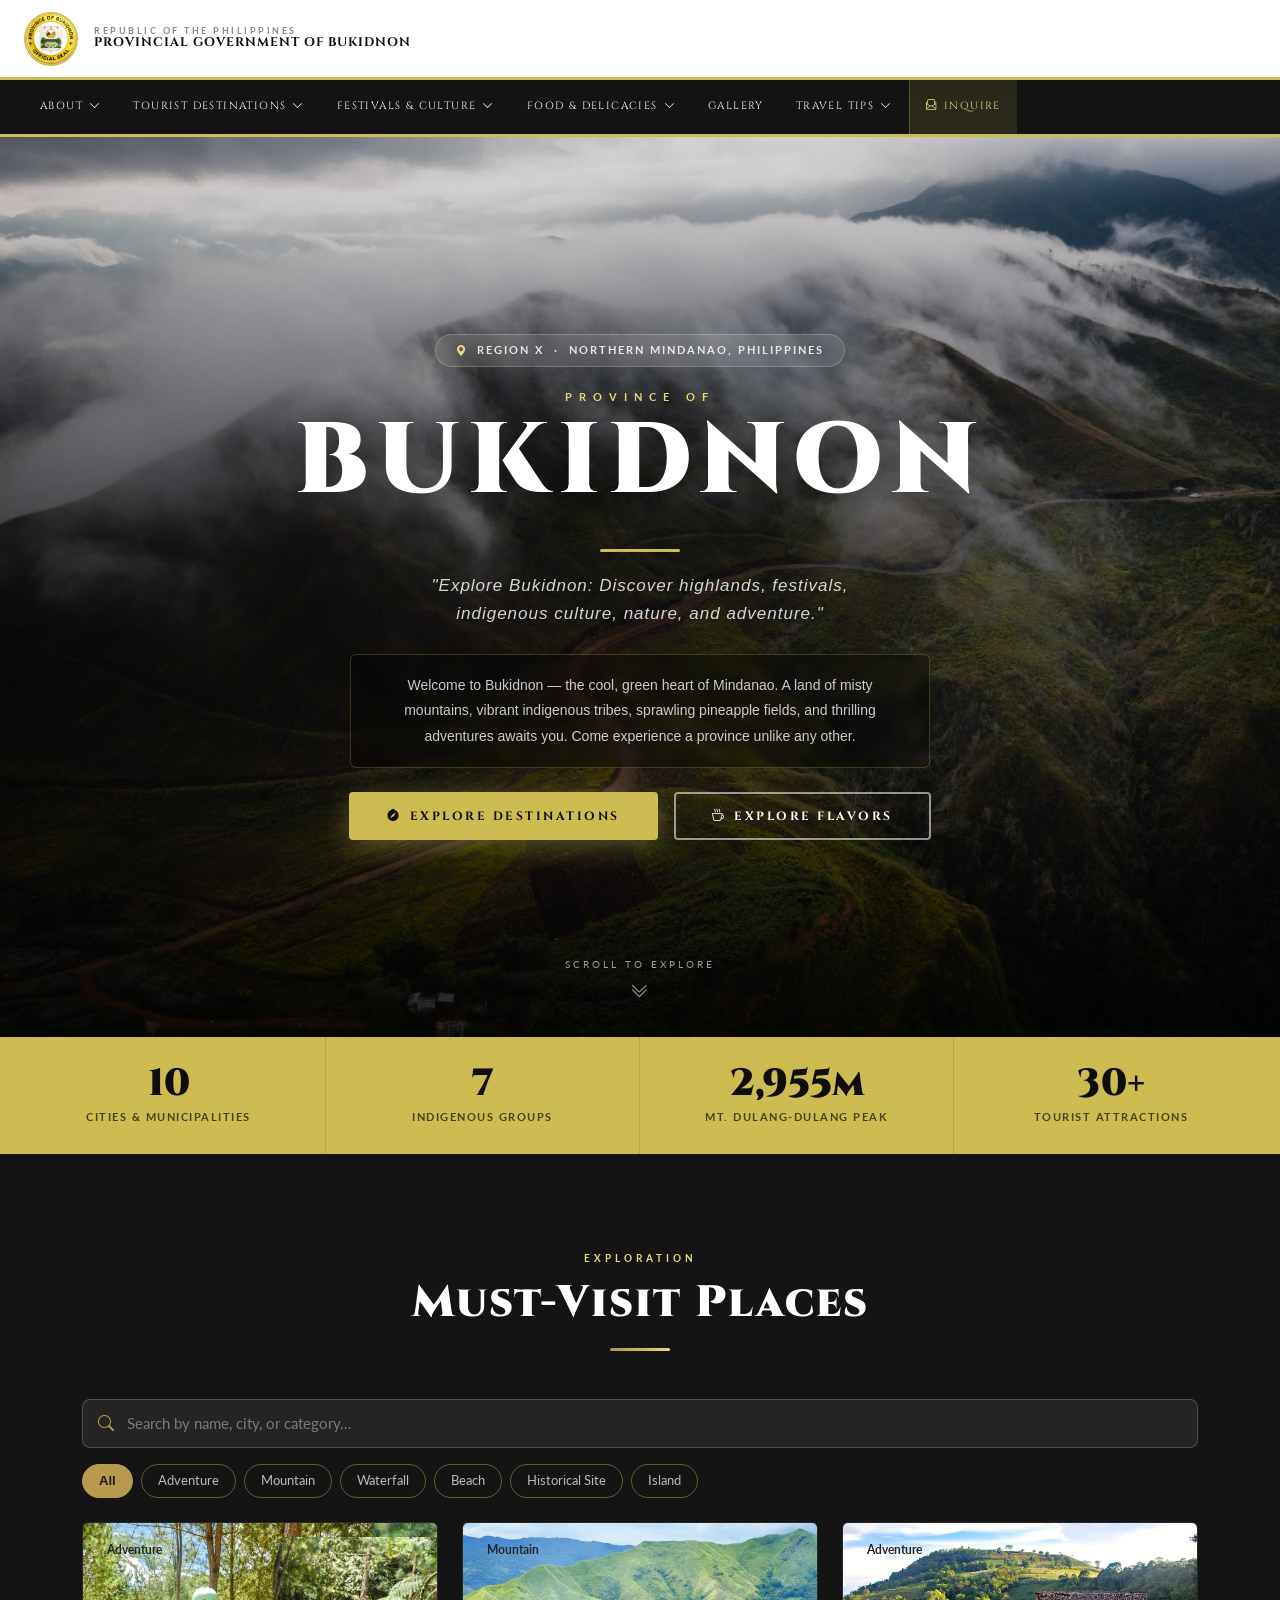
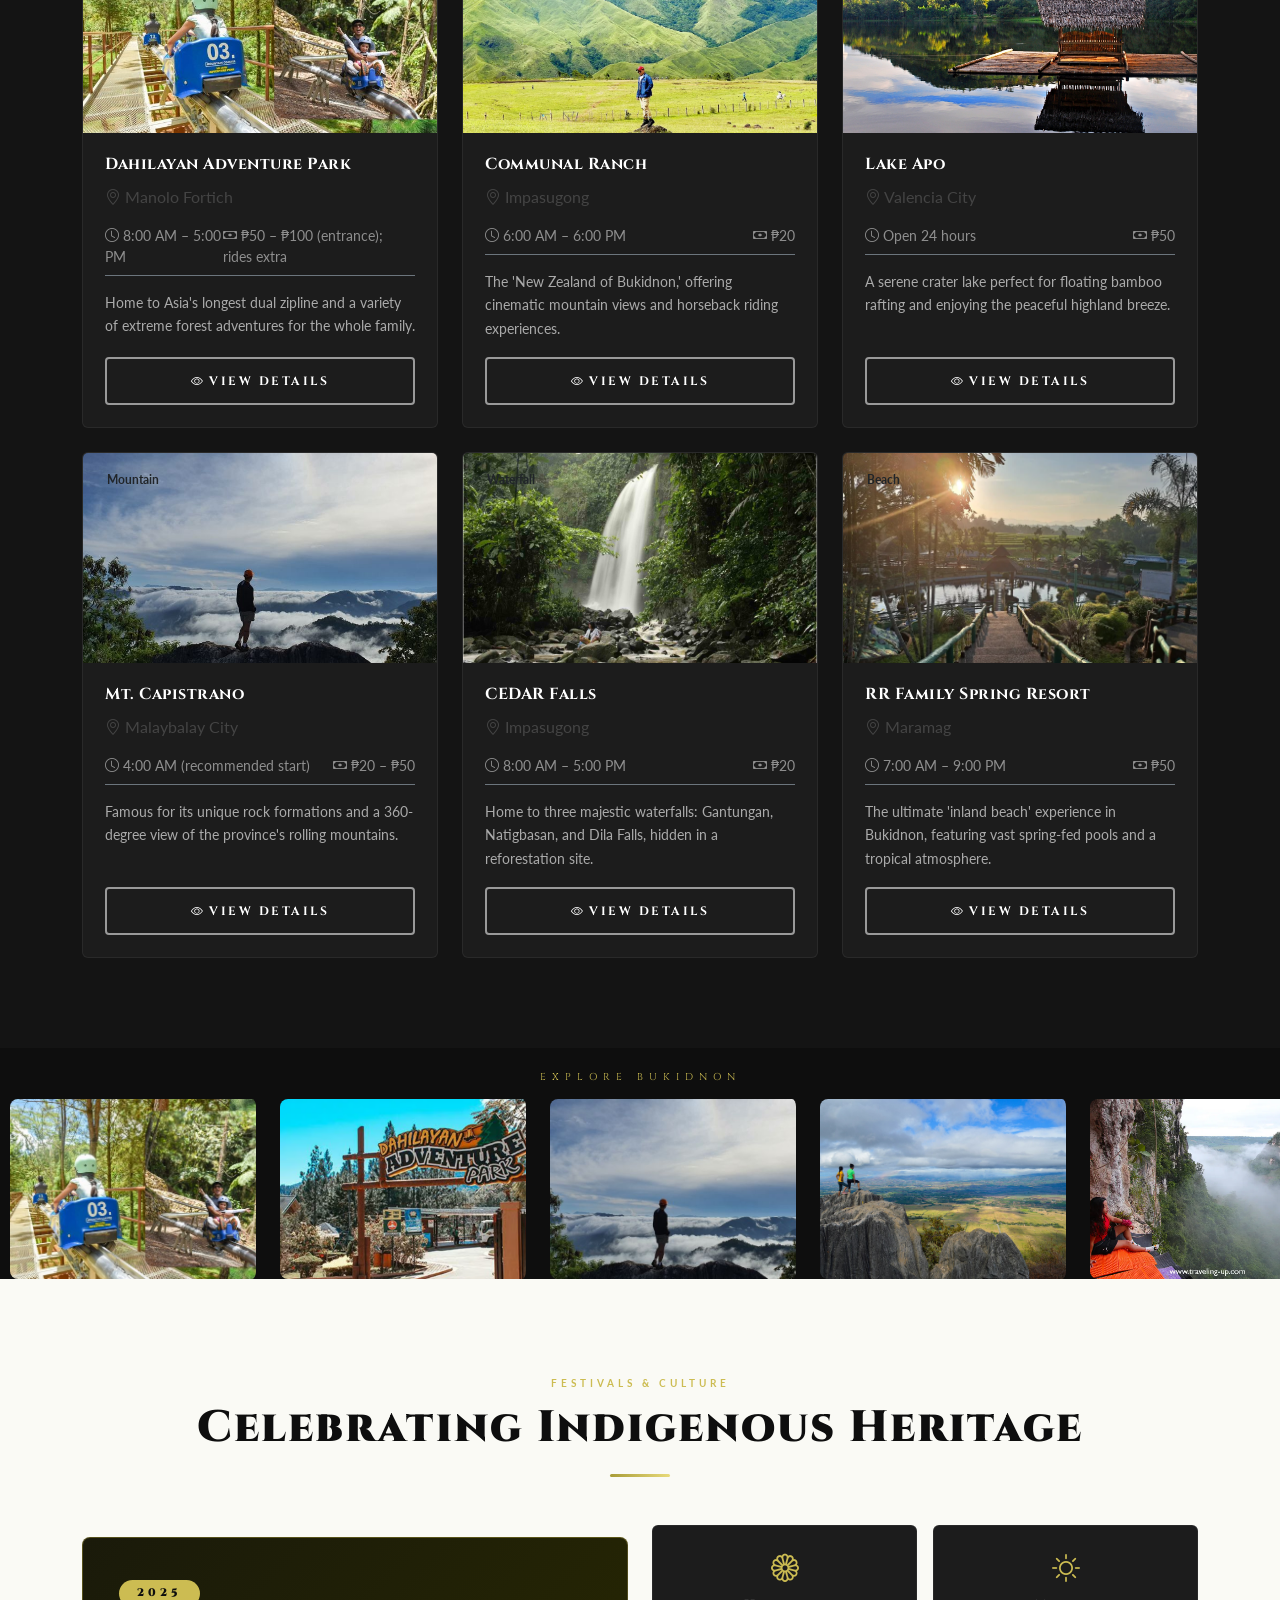
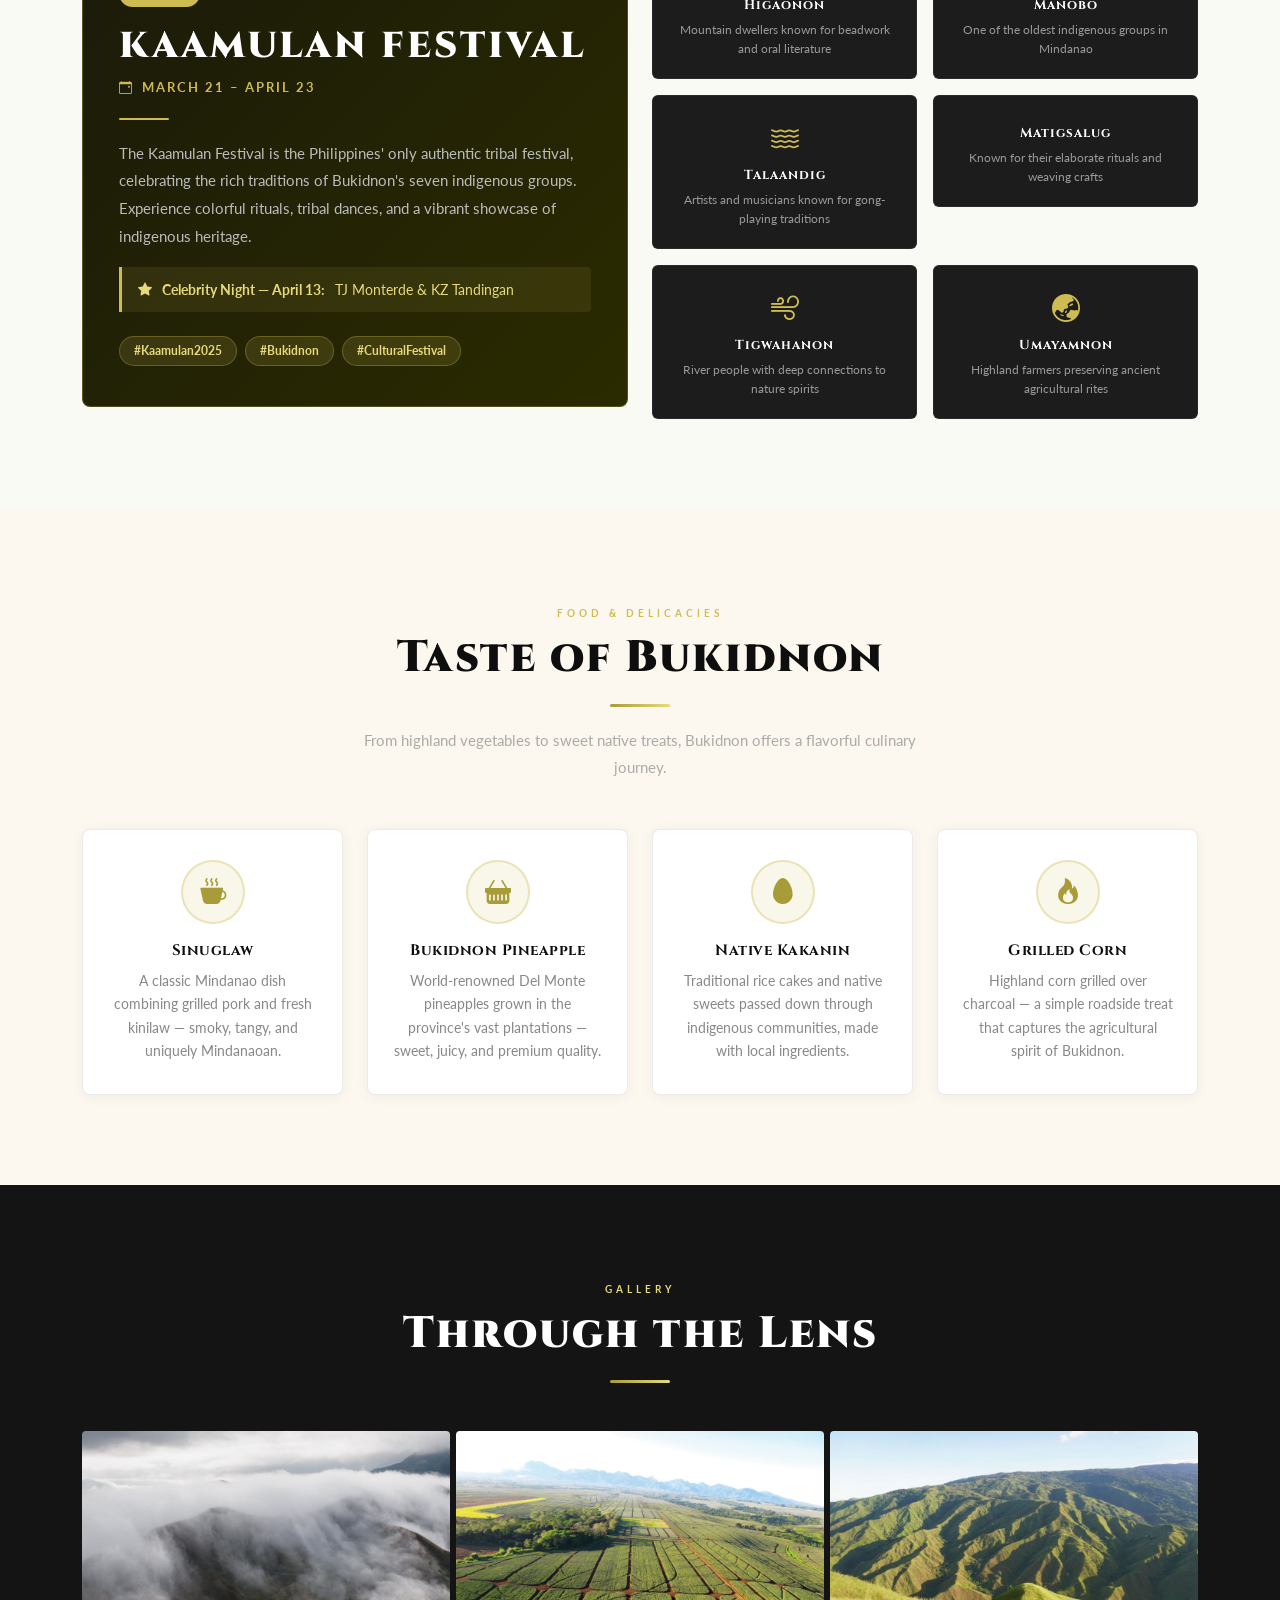
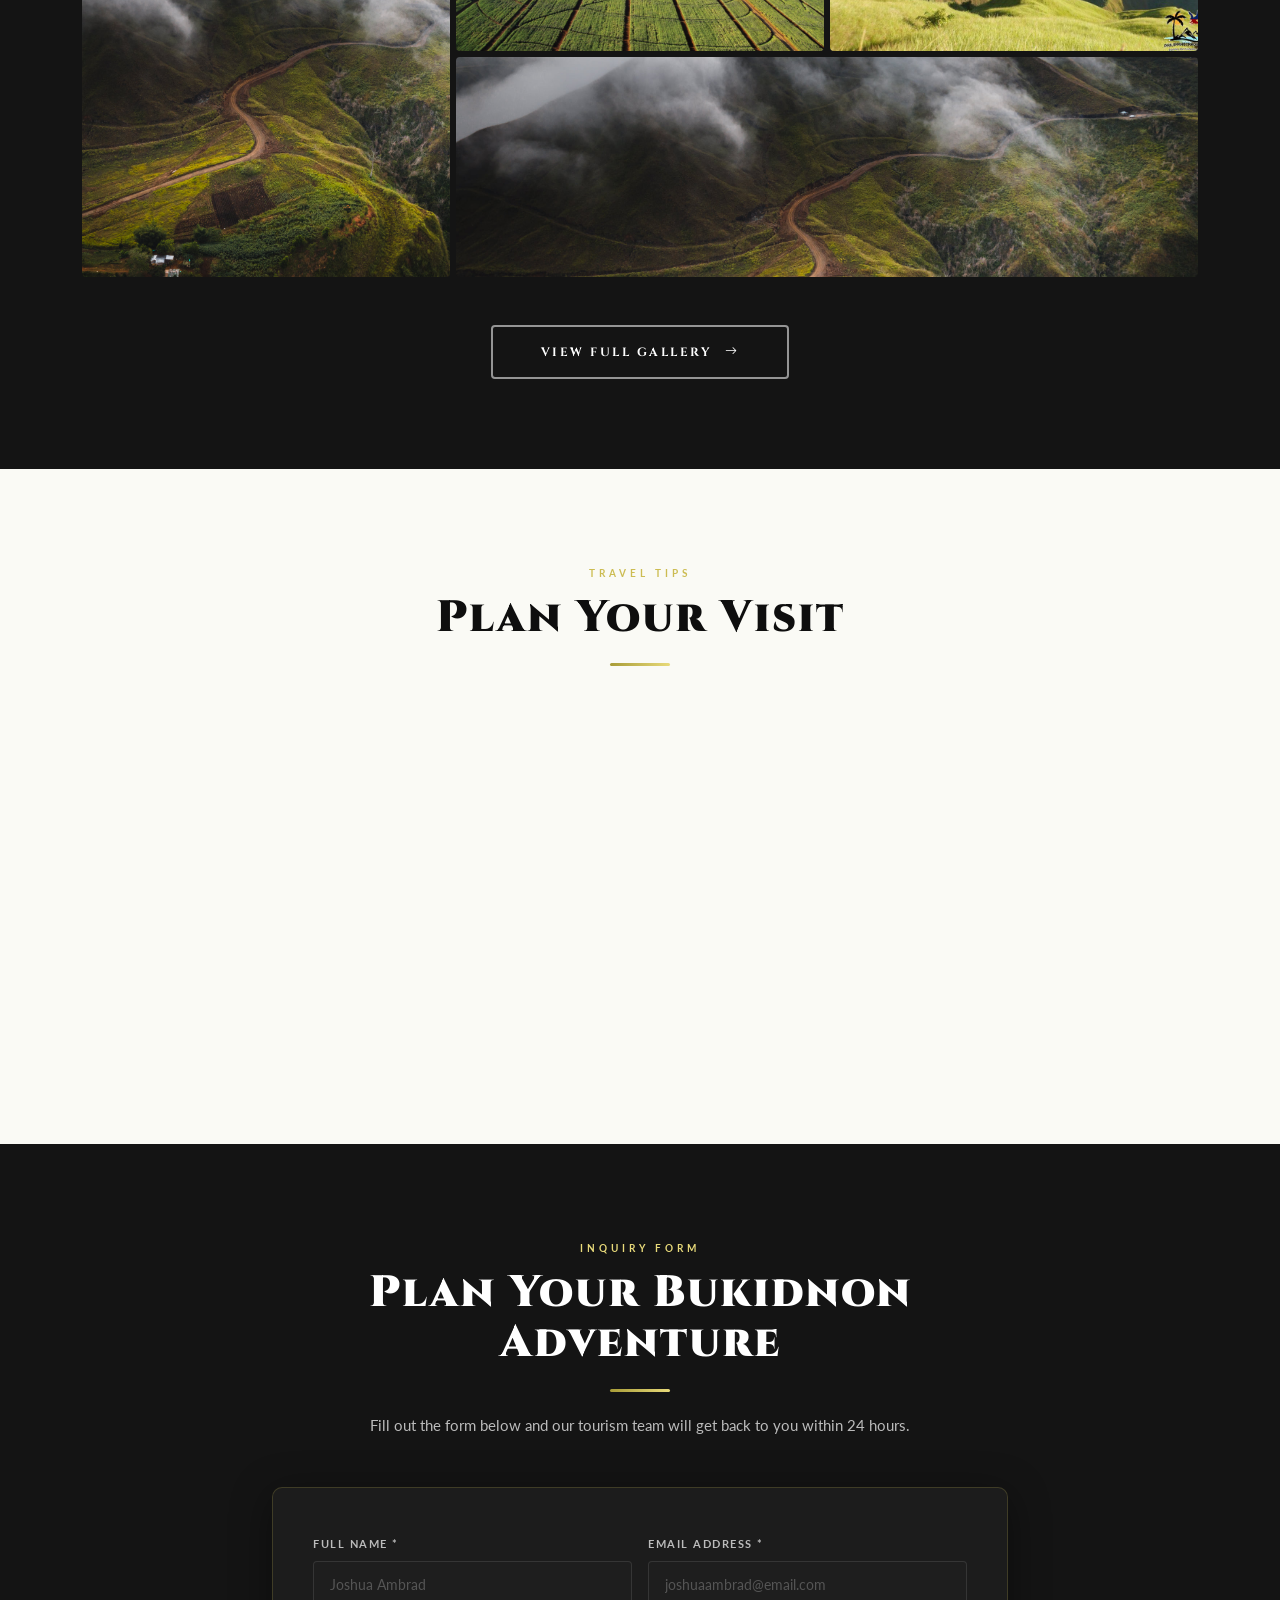
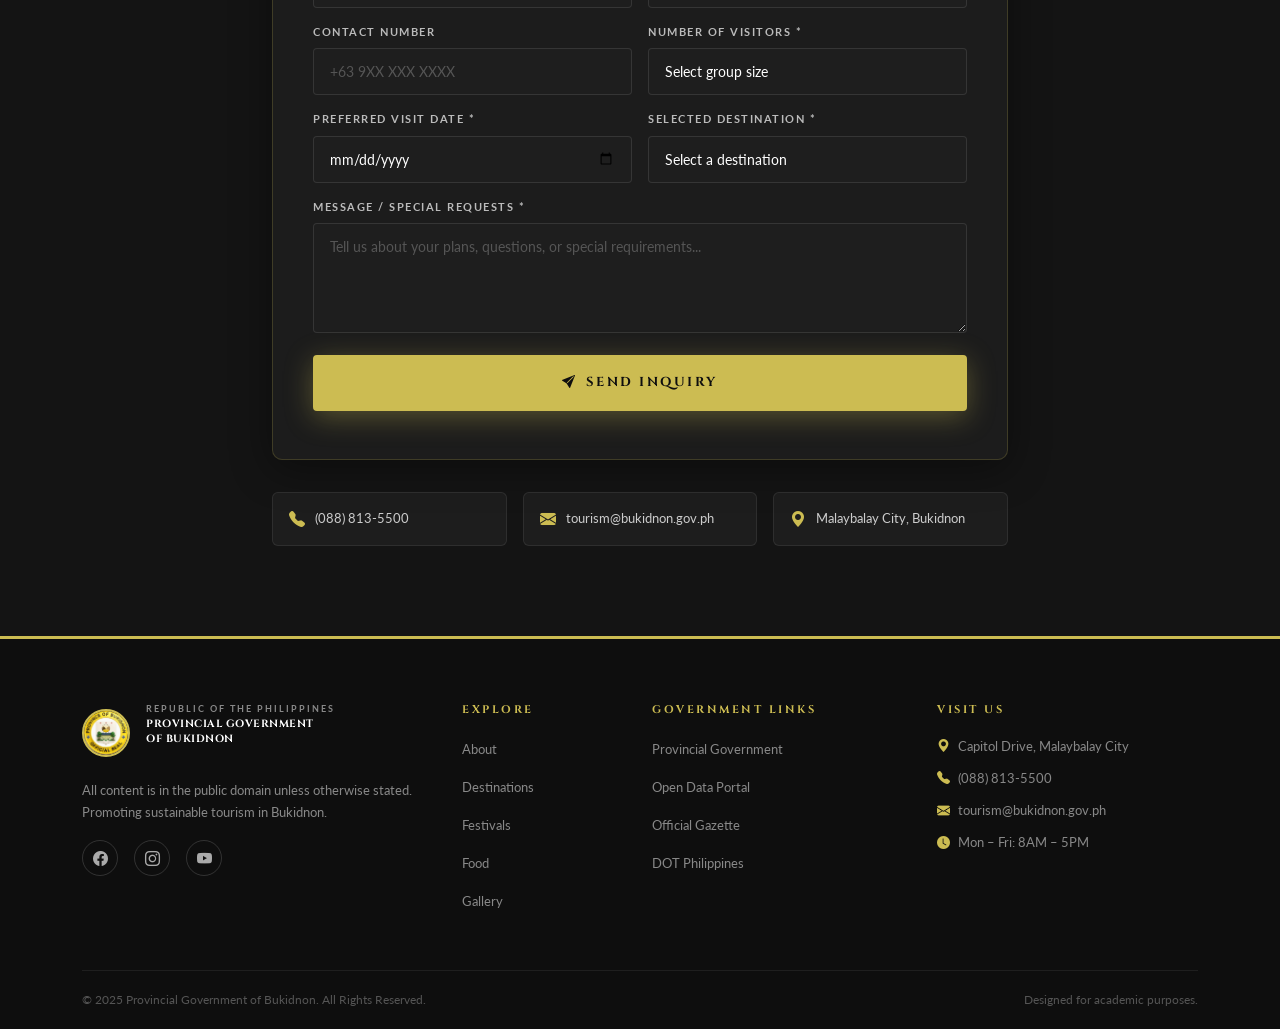
==== commit aa7e548e: "Update placeholder values in inquiry form" ====
--- a/index.html
+++ b/index.html
@@ -522,12 +522,12 @@
             <div class="row g-3">
               <div class="col-md-6">
                 <label class="form-label-custom">Full Name *</label>
-                <input type="text" class="form-input-custom" id="fullName" placeholder="Juan dela Cruz" required>
+                <input type="text" class="form-input-custom" id="fullName" placeholder="Joshua Ambrad" required>
                 <div class="form-error" id="nameError"></div>
               </div>
               <div class="col-md-6">
                 <label class="form-label-custom">Email Address *</label>
-                <input type="email" class="form-input-custom" id="email" placeholder="juan@email.com" required>
+                <input type="email" class="form-input-custom" id="email" placeholder="joshuaambrad@email.com" required>
                 <div class="form-error" id="emailError"></div>
               </div>
               <div class="col-md-6">
--- a/styles/index_style.css
+++ b/styles/index_style.css
@@ -0,0 +1,1181 @@
+/* ═══════════════════════════════════════════════════════════
+   BUKIDNON PROVINCIAL TOURISM WEBSITE — STYLESHEET
+   Bootstrap 5 + Custom Styles
+   ═══════════════════════════════════════════════════════════ */
+
+/* ─── CSS VARIABLES ─────────────────────────────────────── */
+:root {
+  --gold:         #ccbc52;
+  --gold-dark:    #a89c38;
+  --gold-light:   #e8da7a;
+  --gold-faint:   rgba(204,188,82,.12);
+  --black:        #0e0e0e;
+  --dark:         #141414;
+  --mid:          #222222;
+  --dark-card:    #1c1c1c;
+  --warm-bg:      #fdf8ef;
+  --white:        #ffffff;
+  --off-white:    #fafaf5;
+  --text-body:    #444444;
+  --text-muted:   #888888;
+  --font-display: 'Cinzel', serif;
+  --font-body:    'Lato', sans-serif;
+  --header-h:     80px;
+  --nav-h:        54px;
+  --radius:       4px;
+  --shadow-gold:  0 6px 28px rgba(204,188,82,.35);
+  --transition:   .25s ease;
+}
+
+/* ─── RESET & BASE ───────────────────────────────────────── */
+*, *::before, *::after { box-sizing: border-box; margin: 0; padding: 0; }
+html { scroll-behavior: smooth; }
+body {
+  font-family: var(--font-body);
+  background: var(--off-white);
+  color: var(--text-body);
+  overflow-x: hidden;
+}
+img { max-width: 100%; display: block; }
+a { text-decoration: none; }
+
+/* ─── UTILITY ────────────────────────────────────────────── */
+.text-gold { color: var(--gold) !important; }
+
+/* ─── HEADER ─────────────────────────────────────────────── */
+.site-header {
+  position: sticky;
+  top: 0;
+  z-index: 1200;
+  height: var(--header-h);
+  background: var(--white);
+  border-bottom: 3px solid var(--gold);
+  box-shadow: 0 2px 18px rgba(0,0,0,.10);
+  transition: height var(--transition), box-shadow var(--transition);
+}
+.site-header.header-scrolled {
+  height: 64px;
+  box-shadow: 0 4px 24px rgba(0,0,0,.18);
+}
+.header-inner {
+  height: 100%;
+  padding: 0 28px;
+}
+.site-logo {
+  width: 54px;
+  height: 54px;
+  border-radius: 50%;
+  border: 2.5px solid var(--gold);
+  object-fit: cover;
+  transition: width var(--transition), height var(--transition);
+
+  
+}
+.header-scrolled .site-logo { width: 44px; height: 44px; }
+.header-sub {
+  font-size: 9px;
+  font-weight: 700;
+  letter-spacing: 2.5px;
+  color: var(--text-muted);
+  text-transform: uppercase;
+  line-height: 1;
+}
+.header-title {
+  font-family: var(--font-display);
+  font-size: 12.5px;
+  font-weight: 700;
+  letter-spacing: 1px;
+  color: var(--black);
+  line-height: 1.35;
+}
+
+/* ─── HAMBURGER ──────────────────────────────────────────── */
+.hamburger-btn {
+  display: none;
+  flex-direction: column;
+  justify-content: center;
+  gap: 5px;
+  background: none;
+  border: none;
+  cursor: pointer;
+  padding: 8px;
+  z-index: 1300;
+}
+.hamburger-btn span {
+  display: block;
+  width: 26px;
+  height: 2px;
+  background: var(--black);
+  border-radius: 2px;
+  transition: transform .3s, opacity .3s;
+}
+.hamburger-btn.active span:nth-child(1) { transform: translateY(7px) rotate(45deg); }
+.hamburger-btn.active span:nth-child(2) { opacity: 0; }
+.hamburger-btn.active span:nth-child(3) { transform: translateY(-7px) rotate(-45deg); }
+
+/* ─── NAV ────────────────────────────────────────────────── */
+.main-nav {
+  background: var(--dark);
+  border-bottom: 3px solid var(--gold);
+  position: sticky;
+  top: var(--header-h);
+  z-index: 1100;
+  transition: top var(--transition);
+}
+.header-scrolled ~ .main-nav,
+body:has(.header-scrolled) .main-nav { top: 64px; }
+
+.nav-inner { min-height: var(--nav-h); }
+.nav-list { list-style: none; }
+.nav-item-custom { position: relative; }
+
+.nav-link-custom {
+  display: flex;
+  align-items: center;
+  gap: 6px;
+  padding: 0 16px;
+  height: var(--nav-h);
+  color: var(--white);
+  font-family: var(--font-display);
+  font-size: 10.5px;
+  letter-spacing: 1.4px;
+  text-transform: uppercase;
+  white-space: nowrap;
+  transition: background var(--transition), color var(--transition);
+  cursor: pointer;
+}
+.nav-link-custom:hover {
+  background: var(--gold);
+  color: var(--black);
+}
+.nav-item-custom:hover .nav-chevron,
+.nav-item-open .nav-chevron { transform: rotate(180deg); }
+.nav-chevron { font-size: 11px; transition: transform .3s; }
+
+/* CTA nav item */
+.nav-cta .nav-link-custom {
+  background: var(--gold-faint);
+  border-left: 1px solid rgba(204,188,82,.3);
+  color: var(--gold-light);
+}
+.nav-cta .nav-link-custom:hover { background: var(--gold); color: var(--black); }
+
+/* ─── DROPDOWN ───────────────────────────────────────────── */
+.nav-dropdown {
+  display: none;
+  position: absolute;
+  top: var(--nav-h);
+  left: 0;
+  min-width: 230px;
+  background: var(--mid);
+  border-top: 3px solid var(--gold);
+  list-style: none;
+  box-shadow: 0 12px 32px rgba(0,0,0,.4);
+  z-index: 999;
+  animation: dropIn .2s ease;
+}
+.nav-item-custom:hover .nav-dropdown { display: block; }
+
+@keyframes dropIn {
+  from { opacity: 0; transform: translateY(-8px); }
+  to   { opacity: 1; transform: translateY(0); }
+}
+
+.nav-dropdown li a {
+  display: flex;
+  align-items: center;
+  gap: 10px;
+  padding: 12px 20px;
+  color: #ccc;
+  font-size: 13px;
+  letter-spacing: .4px;
+  border-bottom: 1px solid rgba(255,255,255,.05);
+  transition: background var(--transition), color var(--transition), padding-left var(--transition);
+}
+.nav-dropdown li:last-child a { border-bottom: none; }
+.nav-dropdown li a:hover {
+  background: var(--gold);
+  color: var(--black);
+  padding-left: 28px;
+  font-weight: 700;
+}
+
+/* ─── BUTTONS ────────────────────────────────────────────── */
+.btn-gold {
+  display: inline-block;
+  padding: 13px 36px;
+  background: var(--gold);
+  color: var(--black);
+  font-family: var(--font-display);
+  font-size: 12px;
+  font-weight: 700;
+  letter-spacing: 2.5px;
+  text-transform: uppercase;
+  border-radius: var(--radius);
+  border: 2px solid var(--gold);
+  box-shadow: var(--shadow-gold);
+  transition: background var(--transition), transform .2s, box-shadow .2s;
+  cursor: pointer;
+}
+.btn-gold:hover {
+  background: var(--gold-light);
+  border-color: var(--gold-light);
+  transform: translateY(-2px);
+  box-shadow: 0 10px 32px rgba(204,188,82,.55);
+  color: var(--black);
+}
+.btn-outline-gold {
+  display: inline-block;
+  padding: 13px 36px;
+  background: transparent;
+  color: var(--white);
+  font-family: var(--font-display);
+  font-size: 12px;
+  font-weight: 700;
+  letter-spacing: 2.5px;
+  text-transform: uppercase;
+  border-radius: var(--radius);
+  border: 2px solid rgba(255,255,255,.55);
+  transition: border-color var(--transition), background var(--transition), color var(--transition), transform .2s;
+}
+.btn-outline-gold:hover {
+  border-color: var(--gold);
+  background: rgba(204,188,82,.12);
+  color: var(--gold-light);
+  transform: translateY(-2px);
+}
+.btn-lg-custom { padding: 16px 36px; font-size: 13px; }
+
+/* ─── SECTION SHARED ─────────────────────────────────────── */
+.section-block { padding: 90px 0; }
+.section-dark  { background: var(--dark); }
+.section-warm  { background: var(--warm-bg); }
+
+.section-eyebrow {
+  display: inline-block;
+  font-size: 10px;
+  font-weight: 700;
+  letter-spacing: 4px;
+  text-transform: uppercase;
+  color: var(--gold);
+  margin-bottom: 12px;
+}
+.section-eyebrow.light { color: var(--gold-light); }
+
+.section-heading {
+  font-family: var(--font-display);
+  font-size: clamp(28px, 4vw, 44px);
+  font-weight: 900;
+  color: var(--black);
+  letter-spacing: 2px;
+  line-height: 1.15;
+}
+.section-heading.light { color: var(--white); }
+
+.section-rule {
+  width: 60px;
+  height: 3px;
+  background: linear-gradient(90deg, var(--gold-dark), var(--gold-light));
+  border-radius: 2px;
+  margin: 20px 0;
+}
+
+.section-body { font-size: 15.5px; line-height: 1.85; color: var(--text-body); }
+.section-intro { font-size: 15px; line-height: 1.8; color: #aaa; max-width: 600px; margin: 0 auto; }
+.section-intro.light { color: #bbb; }
+
+/* ─── HERO ───────────────────────────────────────────────── */
+.hero-section {
+  position: relative;
+  width: 100%;
+  height: 100vh;
+  min-height: 560px;
+  overflow: hidden;
+}
+.hero-bg {
+  width: 100%;
+  height: 100%;
+  object-fit: cover;
+  object-position: center;
+  animation: heroZoom 16s ease-in-out infinite alternate;
+}
+@keyframes heroZoom {
+  from { transform: scale(1); }
+  to   { transform: scale(1.06); }
+}
+.hero-overlay {
+  position: absolute;
+  inset: 0;
+  background: linear-gradient(to bottom, rgba(0,0,0,.1) 0%, rgba(0,0,0,.55) 55%, rgba(0,0,0,.82) 100%);
+  display: flex;
+  flex-direction: column;
+  align-items: center;
+  justify-content: center;
+  text-align: center;
+  padding: 24px;
+}
+.hero-tagline {
+  font-size: 11px;
+  font-weight: 700;
+  letter-spacing: 6px;
+  text-transform: uppercase;
+  color: var(--gold-light);
+  margin-bottom: 18px;
+  opacity: .9;
+  animation: fadeDown .8s ease both;
+}
+.hero-heading {
+  font-family: var(--font-display);
+  font-size: clamp(44px, 9vw, 100px);
+  font-weight: 900;
+  color: var(--white);
+  line-height: 1.02;
+  letter-spacing: 8px;
+  text-shadow: 0 6px 40px rgba(0,0,0,.6);
+  animation: fadeDown .9s .1s ease both;
+}
+.hero-rule {
+  width: 80px;
+  height: 3px;
+  background: var(--gold);
+  margin: 28px auto 20px;
+  border-radius: 2px;
+  animation: fadeUp .8s .2s ease both;
+}
+.hero-sub {
+  font-size: 14px;
+  letter-spacing: 3px;
+  color: rgba(255,255,255,.75);
+  text-transform: uppercase;
+  animation: fadeUp .8s .25s ease both;
+}
+/* Province label above the name */
+.hero-province-label {
+  font-size: 11px;
+  font-weight: 700;
+  letter-spacing: 7px;
+  text-transform: uppercase;
+  color: var(--gold-light);
+  opacity: .85;
+  margin-bottom: 6px;
+  animation: fadeDown .7s .05s ease both;
+}
+
+/* Location badge */
+.hero-badge {
+  display: inline-flex;
+  align-items: center;
+  gap: 8px;
+  background: rgba(255,255,255,.1);
+  border: 1px solid rgba(255,255,255,.2);
+  backdrop-filter: blur(6px);
+  border-radius: 30px;
+  padding: 7px 20px;
+  font-size: 11px;
+  font-weight: 700;
+  letter-spacing: 2px;
+  text-transform: uppercase;
+  color: rgba(255,255,255,.85);
+  margin-bottom: 22px;
+  animation: fadeDown .7s ease both;
+}
+.hero-badge i { color: var(--gold-light); }
+
+/* Tourism slogan */
+.hero-slogan {
+  font-family: var(--font-body);
+  font-size: clamp(13px, 2vw, 17px);
+  font-style: italic;
+  font-weight: 300;
+  letter-spacing: 1px;
+  color: rgba(255,255,255,.82);
+  line-height: 1.65;
+  max-width: 620px;
+  margin: 0 auto;
+  animation: fadeUp .8s .22s ease both;
+}
+
+/* Welcome message box */
+.hero-welcome-box {
+  margin: 26px auto 0;
+  max-width: 580px;
+  background: rgba(0,0,0,.35);
+  border: 1px solid rgba(204,188,82,.25);
+  border-radius: 6px;
+  padding: 18px 26px;
+  backdrop-filter: blur(4px);
+  animation: fadeUp .8s .3s ease both;
+}
+.hero-welcome-text {
+  font-size: 14px;
+  line-height: 1.8;
+  color: rgba(255,255,255,.78);
+  margin: 0;
+  font-weight: 300;
+}
+
+.hero-scroll-hint {
+  position: absolute;
+  bottom: 32px;
+  left: 50%;
+  transform: translateX(-50%);
+  display: flex;
+  flex-direction: column;
+  align-items: center;
+  gap: 6px;
+  color: rgba(255,255,255,.6);
+  font-size: 10px;
+  letter-spacing: 3px;
+  text-transform: uppercase;
+  animation: bounce 2s infinite;
+}
+.hero-scroll-hint i { font-size: 18px; }
+@keyframes bounce {
+  0%, 100% { transform: translateX(-50%) translateY(0); }
+  50%       { transform: translateX(-50%) translateY(8px); }
+}
+@keyframes fadeDown {
+  from { opacity: 0; transform: translateY(-20px); }
+  to   { opacity: 1; transform: translateY(0); }
+}
+@keyframes fadeUp {
+  from { opacity: 0; transform: translateY(20px); }
+  to   { opacity: 1; transform: translateY(0); }
+}
+
+/* ─── STATS BAND ─────────────────────────────────────────── */
+.stats-band { background: var(--gold); }
+.stat-item {
+  display: flex;
+  flex-direction: column;
+  align-items: center;
+  justify-content: center;
+  padding: 28px 16px;
+  border-right: 1px solid rgba(0,0,0,.12);
+  text-align: center;
+}
+.stat-item:last-child { border-right: none; }
+.stat-num {
+  font-family: var(--font-display);
+  font-size: clamp(26px, 4vw, 38px);
+  font-weight: 900;
+  color: var(--black);
+  line-height: 1;
+}
+.stat-label {
+  font-size: 11px;
+  font-weight: 700;
+  letter-spacing: 1.5px;
+  text-transform: uppercase;
+  color: rgba(0,0,0,.65);
+  margin-top: 6px;
+}
+
+/* ─── ABOUT SECTION ──────────────────────────────────────── */
+.info-pill {
+  background: var(--gold-faint);
+  border: 1px solid rgba(204,188,82,.35);
+  border-radius: 30px;
+  padding: 8px 16px;
+  font-size: 12.5px;
+  font-weight: 700;
+  letter-spacing: .5px;
+  color: var(--gold-dark);
+  display: flex;
+  align-items: center;
+  gap: 8px;
+}
+.about-img-stack {
+  position: relative;
+  border-radius: 6px;
+  overflow: hidden;
+}
+.about-img-main {
+  width: 100%;
+  height: 420px;
+  object-fit: cover;
+  border-radius: 6px;
+  border: 3px solid var(--gold);
+  display: block;
+}
+.about-img-badge {
+  position: absolute;
+  bottom: 28px;
+  right: 28px;
+  background: var(--gold);
+  color: var(--black);
+  padding: 14px 18px;
+  border-radius: 6px;
+  text-align: center;
+  box-shadow: 0 4px 20px rgba(0,0,0,.3);
+}
+.badge-year {
+  display: block;
+  font-size: 9px;
+  font-weight: 700;
+  letter-spacing: 3px;
+  text-transform: uppercase;
+}
+.badge-num {
+  display: block;
+  font-family: var(--font-display);
+  font-size: 32px;
+  font-weight: 900;
+  line-height: 1.1;
+}
+
+/* ─── DESTINATION CARDS ──────────────────────────────────── */
+.dest-card {
+  background: var(--dark-card);
+  border-radius: 6px;
+  overflow: hidden;
+  border: 1px solid rgba(255,255,255,.06);
+  transition: transform .3s, box-shadow .3s;
+  height: 100%;
+  display: flex;
+  flex-direction: column;
+}
+.dest-card:hover { transform: translateY(-6px); box-shadow: 0 16px 40px rgba(0,0,0,.5); }
+.dest-img-wrap { position: relative; overflow: hidden; }
+.dest-img {
+  width: 100%;
+  height: 210px;
+  object-fit: cover;
+  transition: transform .5s;
+}
+.dest-card:hover .dest-img { transform: scale(1.07); }
+.dest-tag {
+  position: absolute;
+  top: 14px;
+  left: 14px;
+  background: var(--gold);
+  color: var(--black);
+  font-size: 10px;
+  font-weight: 700;
+  letter-spacing: 2px;
+  text-transform: uppercase;
+  padding: 4px 12px;
+  border-radius: 20px;
+}
+.dest-body { padding: 22px; flex: 1; display: flex; flex-direction: column; }
+.dest-title {
+  font-family: var(--font-display);
+  font-size: 16px;
+  font-weight: 700;
+  color: var(--white);
+  margin-bottom: 10px;
+  letter-spacing: .5px;
+}
+.dest-desc { font-size: 13.5px; line-height: 1.75; color: #aaa; flex: 1; }
+.dest-link {
+  display: inline-flex;
+  align-items: center;
+  gap: 6px;
+  margin-top: 18px;
+  color: var(--gold);
+  font-size: 12px;
+  font-weight: 700;
+  letter-spacing: 1.5px;
+  text-transform: uppercase;
+  transition: gap .2s, color .2s;
+}
+.dest-link:hover { gap: 10px; color: var(--gold-light); }
+
+.dest-card-cta {
+  background: linear-gradient(135deg, #1a1a0a 0%, #2a2a10 100%);
+  border: 1px solid rgba(204,188,82,.25);
+  display: flex;
+  align-items: center;
+  justify-content: center;
+}
+.dest-cta-inner {
+  text-align: center;
+  padding: 36px 24px;
+  color: var(--white);
+}
+.dest-cta-icon {
+  font-size: 44px;
+  color: var(--gold);
+  margin-bottom: 16px;
+  display: block;
+}
+.dest-cta-inner h3 {
+  font-family: var(--font-display);
+  font-size: 20px;
+  font-weight: 700;
+  margin-bottom: 10px;
+}
+.dest-cta-inner p { font-size: 14px; color: #aaa; }
+
+/* ─── AUTO SLIDER ────────────────────────────────────────── */
+.slider-section { overflow: hidden; background: var(--black); }
+.slider-label-bar {
+  font-family: var(--font-display);
+  font-size: 10px;
+  letter-spacing: 6px;
+  color: var(--gold);
+  text-align: center;
+  padding: 22px 0 14px;
+  text-transform: uppercase;
+}
+.slide-track {
+  display: flex;
+  animation: scroll 28s linear infinite;
+  width: max-content;
+}
+.slide-track img {
+  width: 340px;
+  height: 230px;
+  object-fit: cover;
+  flex-shrink: 0;
+  border-right: 4px solid var(--black);
+  transition: filter .3s;
+}
+.slide-track img:hover { filter: brightness(1.15); }
+@keyframes scroll {
+  0%   { transform: translateX(0); }
+  100% { transform: translateX(-50%); }
+}
+
+/* ─── FESTIVAL ───────────────────────────────────────────── */
+.festival-feature-card {
+  background: linear-gradient(135deg, #1a1a0a, #2b2b00);
+  border: 1px solid rgba(204,188,82,.3);
+  border-radius: 8px;
+  padding: 40px 36px;
+}
+.festival-year-badge {
+  display: inline-block;
+  background: var(--gold);
+  color: var(--black);
+  font-family: var(--font-display);
+  font-size: 11px;
+  font-weight: 900;
+  letter-spacing: 4px;
+  padding: 5px 18px;
+  border-radius: 20px;
+  margin-bottom: 18px;
+}
+.festival-name {
+  font-family: var(--font-display);
+  font-size: clamp(24px, 4vw, 36px);
+  font-weight: 900;
+  letter-spacing: 3px;
+  color: var(--white);
+  margin-bottom: 10px;
+}
+.festival-dates-text {
+  font-size: 13px;
+  font-weight: 700;
+  letter-spacing: 2px;
+  color: var(--gold);
+  text-transform: uppercase;
+  display: flex;
+  align-items: center;
+  gap: 8px;
+}
+.festival-rule {
+  width: 50px;
+  height: 2px;
+  background: var(--gold);
+  border-radius: 2px;
+  margin: 20px 0;
+}
+.festival-desc { font-size: 15px; line-height: 1.85; color: #bbb; }
+.festival-highlight {
+  background: rgba(204,188,82,.1);
+  border-left: 3px solid var(--gold);
+  padding: 12px 16px;
+  border-radius: 0 4px 4px 0;
+  font-size: 14px;
+  color: var(--gold-light);
+  display: flex;
+  align-items: center;
+  gap: 10px;
+}
+.fest-tag {
+  display: inline-block;
+  padding: 5px 14px;
+  background: rgba(204,188,82,.15);
+  border: 1px solid rgba(204,188,82,.3);
+  color: var(--gold-light);
+  font-size: 12px;
+  font-weight: 700;
+  border-radius: 20px;
+  text-decoration: none;
+  transition: background var(--transition), color var(--transition), border-color var(--transition), transform .2s;
+  cursor: pointer;
+}
+.fest-tag:hover {
+  background: var(--gold);
+  border-color: var(--gold);
+  color: var(--black);
+  transform: translateY(-2px);
+}
+
+/* Tribe Cards */
+.tribe-card {
+  background: var(--dark-card);
+  border: 1px solid rgba(255,255,255,.06);
+  border-radius: 6px;
+  padding: 20px 16px;
+  text-align: center;
+  transition: border-color .3s, transform .3s;
+}
+.tribe-card:hover {
+  border-color: rgba(204,188,82,.45);
+  transform: translateY(-4px);
+}
+.tribe-icon {
+  font-size: 28px;
+  color: var(--gold);
+  margin-bottom: 10px;
+  display: block;
+}
+.tribe-card h5 {
+  font-family: var(--font-display);
+  font-size: 13px;
+  font-weight: 700;
+  color: var(--white);
+  letter-spacing: 1px;
+  margin-bottom: 6px;
+}
+.tribe-card p { font-size: 12px; line-height: 1.6; color: #999; margin: 0; }
+
+/* ─── FOOD CARDS ─────────────────────────────────────────── */
+.food-card {
+  background: var(--white);
+  border: 1px solid rgba(0,0,0,.08);
+  border-radius: 8px;
+  padding: 30px 24px;
+  text-align: center;
+  box-shadow: 0 2px 14px rgba(0,0,0,.05);
+  transition: transform .3s, box-shadow .3s, border-color .3s;
+  height: 100%;
+}
+.food-card:hover {
+  transform: translateY(-5px);
+  box-shadow: 0 12px 32px rgba(0,0,0,.12);
+  border-color: var(--gold);
+}
+.food-icon-wrap {
+  width: 64px;
+  height: 64px;
+  background: var(--gold-faint);
+  border: 2px solid rgba(204,188,82,.35);
+  border-radius: 50%;
+  display: flex;
+  align-items: center;
+  justify-content: center;
+  margin: 0 auto 18px;
+  font-size: 26px;
+  color: var(--gold-dark);
+  transition: background .3s, border-color .3s;
+}
+.food-card:hover .food-icon-wrap {
+  background: var(--gold);
+  border-color: var(--gold);
+  color: var(--black);
+}
+.food-name {
+  font-family: var(--font-display);
+  font-size: 15px;
+  font-weight: 700;
+  color: var(--black);
+  margin-bottom: 10px;
+  letter-spacing: .5px;
+}
+.food-desc { font-size: 13.5px; line-height: 1.75; color: var(--text-muted); margin: 0; }
+
+/* ─── GALLERY ────────────────────────────────────────────── */
+.gallery-grid {
+  display: grid;
+  grid-template-columns: repeat(3, 1fr);
+  grid-template-rows: 220px 220px;
+  gap: 6px;
+}
+.gallery-item {
+  position: relative;
+  overflow: hidden;
+  border-radius: 4px;
+  cursor: pointer;
+}
+.gallery-item img {
+  width: 100%;
+  height: 100%;
+  object-fit: cover;
+  transition: transform .5s;
+}
+.gallery-item:hover img { transform: scale(1.08); }
+.gallery-tall { grid-row: span 2; }
+.gallery-wide { grid-column: span 2; }
+.gallery-caption {
+  position: absolute;
+  bottom: 0;
+  left: 0;
+  right: 0;
+  background: linear-gradient(to top, rgba(0,0,0,.75) 0%, transparent 100%);
+  color: var(--white);
+  font-size: 12px;
+  font-weight: 700;
+  letter-spacing: 2px;
+  text-transform: uppercase;
+  padding: 16px 14px 12px;
+  opacity: 0;
+  transform: translateY(6px);
+  transition: opacity .3s, transform .3s;
+}
+.gallery-item:hover .gallery-caption { opacity: 1; transform: translateY(0); }
+
+/* ─── TRAVEL TIPS ────────────────────────────────────────── */
+.tip-card {
+  background: var(--white);
+  border: 1px solid rgba(0,0,0,.08);
+  border-radius: 8px;
+  padding: 32px 24px;
+  box-shadow: 0 2px 14px rgba(0,0,0,.05);
+  height: 100%;
+  transition: border-color .3s, box-shadow .3s, transform .3s;
+}
+.tip-card:hover {
+  border-color: var(--gold);
+  box-shadow: 0 8px 28px rgba(204,188,82,.15);
+  transform: translateY(-4px);
+}
+.tip-icon-wrap {
+  width: 56px;
+  height: 56px;
+  background: var(--gold);
+  border-radius: 50%;
+  display: flex;
+  align-items: center;
+  justify-content: center;
+  font-size: 22px;
+  color: var(--black);
+  margin-bottom: 18px;
+}
+.tip-title {
+  font-family: var(--font-display);
+  font-size: 15px;
+  font-weight: 700;
+  color: var(--black);
+  margin-bottom: 14px;
+  letter-spacing: .5px;
+}
+.tip-list {
+  list-style: none;
+  padding: 0;
+  margin: 0;
+}
+.tip-list li {
+  font-size: 13.5px;
+  line-height: 1.6;
+  color: var(--text-body);
+  padding: 6px 0;
+  border-bottom: 1px solid rgba(0,0,0,.06);
+  display: flex;
+  align-items: flex-start;
+  gap: 10px;
+}
+.tip-list li::before {
+  content: '›';
+  color: var(--gold-dark);
+  font-weight: 700;
+  font-size: 16px;
+  flex-shrink: 0;
+  margin-top: -1px;
+}
+.tip-list li:last-child { border-bottom: none; }
+
+/* ─── INQUIRY FORM ───────────────────────────────────────── */
+.inquiry-card {
+  background: var(--dark-card);
+  border: 1px solid rgba(204,188,82,.2);
+  border-radius: 10px;
+  padding: 48px 40px;
+  box-shadow: 0 8px 40px rgba(0,0,0,.4);
+}
+.form-label-custom {
+  display: block;
+  font-size: 11px;
+  font-weight: 700;
+  letter-spacing: 1.5px;
+  text-transform: uppercase;
+  color: #bbb;
+  margin-bottom: 8px;
+}
+.form-input-custom {
+  width: 100%;
+  background: #1e1e1e;
+  border: 1.5px solid rgba(255,255,255,.1);
+  border-radius: var(--radius);
+  padding: 12px 16px;
+  color: var(--white);
+  font-size: 14px;
+  font-family: var(--font-body);
+  transition: border-color .2s, box-shadow .2s;
+  outline: none;
+  -webkit-appearance: none;
+}
+.form-input-custom::placeholder { color: #555; }
+.form-input-custom:focus {
+  border-color: var(--gold);
+  box-shadow: 0 0 0 3px rgba(204,188,82,.15);
+}
+.form-input-custom.input-error { border-color: #e74c3c; }
+select.form-input-custom option { background: #1e1e1e; }
+textarea.form-input-custom { resize: vertical; }
+.form-error {
+  display: none;
+  font-size: 12px;
+  color: #e74c3c;
+  margin-top: 5px;
+  font-weight: 600;
+}
+.form-success-msg {
+  text-align: center;
+  padding: 60px 20px;
+  color: var(--white);
+}
+.form-success-msg i {
+  font-size: 54px;
+  color: var(--gold);
+  margin-bottom: 20px;
+  display: block;
+}
+.form-success-msg h4 {
+  font-family: var(--font-display);
+  font-size: 22px;
+  font-weight: 700;
+  margin-bottom: 12px;
+  letter-spacing: 1px;
+}
+.form-success-msg p { font-size: 15px; color: #aaa; line-height: 1.8; }
+
+.contact-info-card {
+  background: rgba(255,255,255,.04);
+  border: 1px solid rgba(255,255,255,.08);
+  border-radius: 6px;
+  padding: 14px 16px;
+  display: flex;
+  align-items: center;
+  gap: 10px;
+  color: #ccc;
+  font-size: 13px;
+  transition: border-color .2s;
+}
+.contact-info-card:hover { border-color: rgba(204,188,82,.35); }
+.contact-info-card i { color: var(--gold); font-size: 16px; flex-shrink: 0; }
+
+/* ─── FOOTER ─────────────────────────────────────────────── */
+.site-footer {
+  background: var(--black);
+  border-top: 3px solid var(--gold);
+  padding: 64px 0 0;
+  color: var(--white);
+}
+.footer-logo {
+  width: 48px;
+  height: 48px;
+  border-radius: 50%;
+  border: 2px solid var(--gold);
+  object-fit: cover;
+}
+.footer-province-sub {
+  font-size: 8.5px;
+  font-weight: 700;
+  letter-spacing: 2px;
+  color: var(--text-muted);
+  text-transform: uppercase;
+  margin-bottom: 2px;
+}
+.footer-province-name {
+  font-family: var(--font-display);
+  font-size: 10.5px;
+  font-weight: 700;
+  color: var(--white);
+  letter-spacing: .5px;
+  line-height: 1.4;
+}
+.footer-about { font-size: 13px; line-height: 1.75; color: #888; margin: 0; }
+.social-btn {
+  display: flex;
+  align-items: center;
+  justify-content: center;
+  width: 36px;
+  height: 36px;
+  border: 1.5px solid rgba(255,255,255,.15);
+  border-radius: 50%;
+  color: #aaa;
+  font-size: 15px;
+  transition: border-color .2s, color .2s, background .2s;
+}
+.social-btn:hover {
+  border-color: var(--gold);
+  color: var(--gold);
+  background: rgba(204,188,82,.08);
+}
+.footer-heading {
+  font-family: var(--font-display);
+  font-size: 11px;
+  letter-spacing: 2.5px;
+  color: var(--gold);
+  text-transform: uppercase;
+  margin-bottom: 16px;
+  font-weight: 700;
+}
+.footer-links {
+  list-style: none;
+  padding: 0;
+  margin: 0;
+}
+.footer-links li, .footer-links li a {
+  font-size: 13px;
+  line-height: 1.7;
+  color: #888;
+  transition: color .2s;
+  display: flex;
+  align-items: center;
+  gap: 0;
+  padding: 3px 0;
+}
+.footer-links li a:hover { color: var(--gold-light); }
+.footer-links li { margin-bottom: 4px; }
+.footer-bottom {
+  margin-top: 48px;
+  border-top: 1px solid rgba(255,255,255,.07);
+  padding: 20px 0;
+  display: flex;
+  justify-content: space-between;
+  align-items: center;
+  flex-wrap: wrap;
+  gap: 8px;
+}
+.footer-bottom p { font-size: 12px; color: #555; margin: 0; }
+
+/* ─── BACK TO TOP ────────────────────────────────────────── */
+.back-to-top {
+  position: fixed;
+  bottom: 32px;
+  right: 28px;
+  z-index: 900;
+  width: 44px;
+  height: 44px;
+  background: var(--gold);
+  color: var(--black);
+  border: none;
+  border-radius: 50%;
+  font-size: 18px;
+  display: flex;
+  align-items: center;
+  justify-content: center;
+  cursor: pointer;
+  box-shadow: 0 4px 20px rgba(204,188,82,.45);
+  opacity: 0;
+  transform: translateY(20px);
+  transition: opacity .3s, transform .3s;
+  pointer-events: none;
+}
+.back-to-top.visible { opacity: 1; transform: translateY(0); pointer-events: auto; }
+.back-to-top:hover { background: var(--gold-light); }
+
+/* ─── SCROLL REVEAL ──────────────────────────────────────── */
+.will-reveal {
+  opacity: 0;
+  transform: translateY(28px);
+  transition: opacity .55s ease, transform .55s ease;
+}
+.will-reveal.revealed { opacity: 1; transform: translateY(0); }
+
+/* ─── RESPONSIVE ─────────────────────────────────────────── */
+@media (max-width: 1199.98px) {
+  /* Mobile nav */
+  .hamburger-btn { display: flex; }
+  .main-nav {
+    position: fixed;
+    top: var(--header-h);
+    left: 0;
+    right: 0;
+    max-height: 0;
+    overflow: hidden;
+    overflow-y: auto;
+    transition: max-height .4s ease;
+    z-index: 1100;
+    border-bottom: none;
+  }
+  .main-nav.nav-open { max-height: calc(100vh - var(--header-h)); border-bottom: 3px solid var(--gold); }
+  .nav-inner { flex-direction: column; align-items: stretch; padding: 0; }
+  .nav-list { flex-direction: column; }
+  .nav-link-custom { height: 50px; padding: 0 20px; }
+  .nav-dropdown {
+    position: static;
+    box-shadow: none;
+    border-top: 1px solid rgba(255,255,255,.06);
+    animation: none;
+    background: #1a1a1a;
+    display: none;
+  }
+  .nav-item-open .nav-dropdown { display: block; }
+  .nav-cta .nav-link-custom { border-left: none; border-top: 1px solid rgba(204,188,82,.2); }
+
+  .gallery-grid {
+    grid-template-columns: repeat(2, 1fr);
+    grid-template-rows: repeat(3, 200px);
+  }
+  .gallery-tall { grid-row: span 1; }
+  .gallery-wide { grid-column: span 1; }
+}
+
+@media (max-width: 767.98px) {
+  .section-block { padding: 60px 0; }
+  .about-img-main { height: 280px; }
+  .gallery-grid {
+    grid-template-columns: 1fr 1fr;
+    grid-template-rows: repeat(3, 160px);
+  }
+  .inquiry-card { padding: 30px 20px; }
+  .stat-item { padding: 20px 8px; }
+  .stat-num { font-size: 24px; }
+  .slide-track img { width: 240px; height: 170px; }
+  .footer-bottom { flex-direction: column; text-align: center; }
+}
+
+@media (max-width: 480px) {
+  .hero-heading { letter-spacing: 4px; }
+  .header-title { font-size: 10.5px; }
+  .inquiry-card { padding: 24px 16px; }
+  .festival-feature-card { padding: 28px 20px; }
+  .gallery-grid {
+    grid-template-columns: 1fr;
+    grid-template-rows: repeat(5, 180px);
+  }
+  .gallery-wide { grid-column: span 1; }
+}
+
+.form-error {
+    color: #ff4d4d;
+    font-size: 0.85rem;
+    margin-top: 5px;
+    display: none; /* Hidden by default */
+}
+
+.slide-track {
+    display: flex;
+    /* (Total images including duplicates) * (Image width + gap) */
+    width: calc(30 * 250px); 
+    animation: scroll 60s linear infinite; /* Slowed it down to 60s so people can see the photos */
+}
+
+.slide-track img {
+    width: 250px;
+    height: 180px;
+    object-fit: cover; /* This ensures your photos aren't stretched */
+    margin: 0 10px;
+    border-radius: 8px;
+}
+
+@keyframes scroll {
+    0% { transform: translateX(0); }
+    100% { transform: translateX(calc(-250px * 20)); } /* Adjust '20' to the number of unique images */
+}
+
